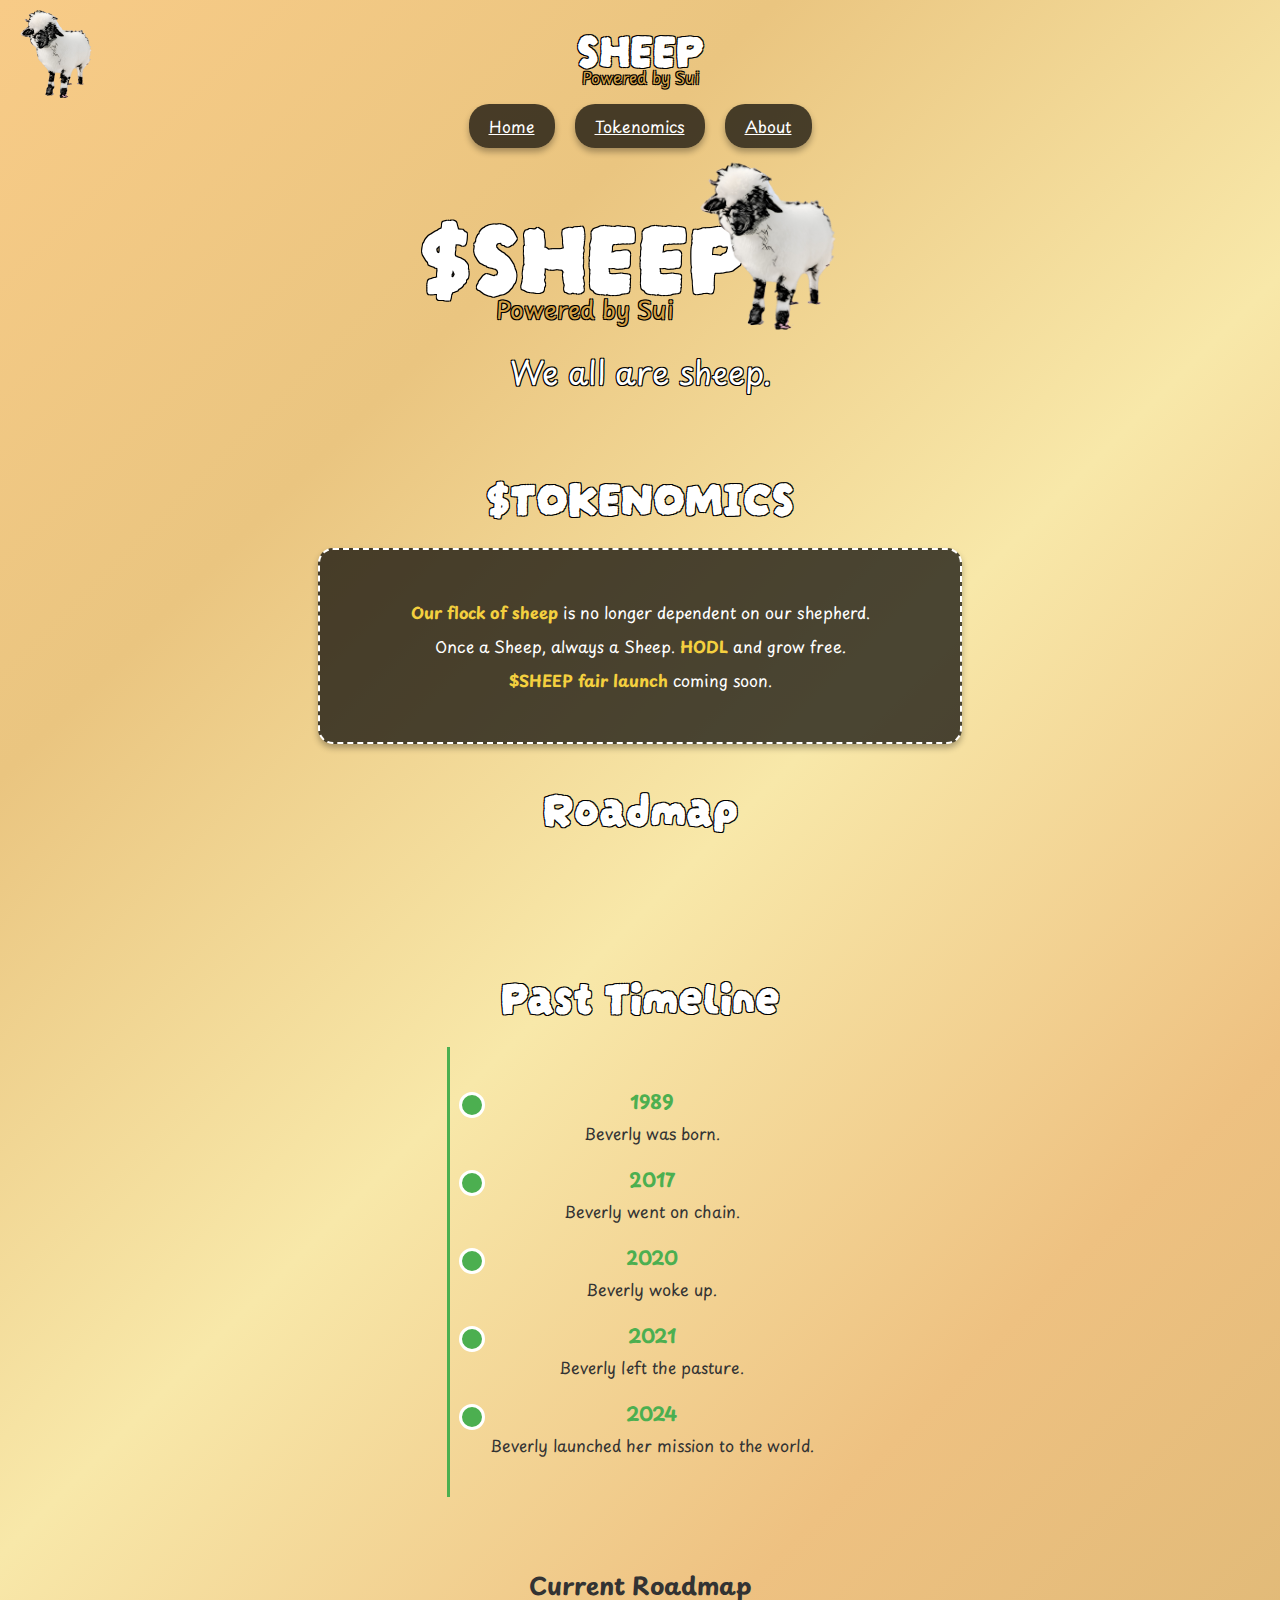
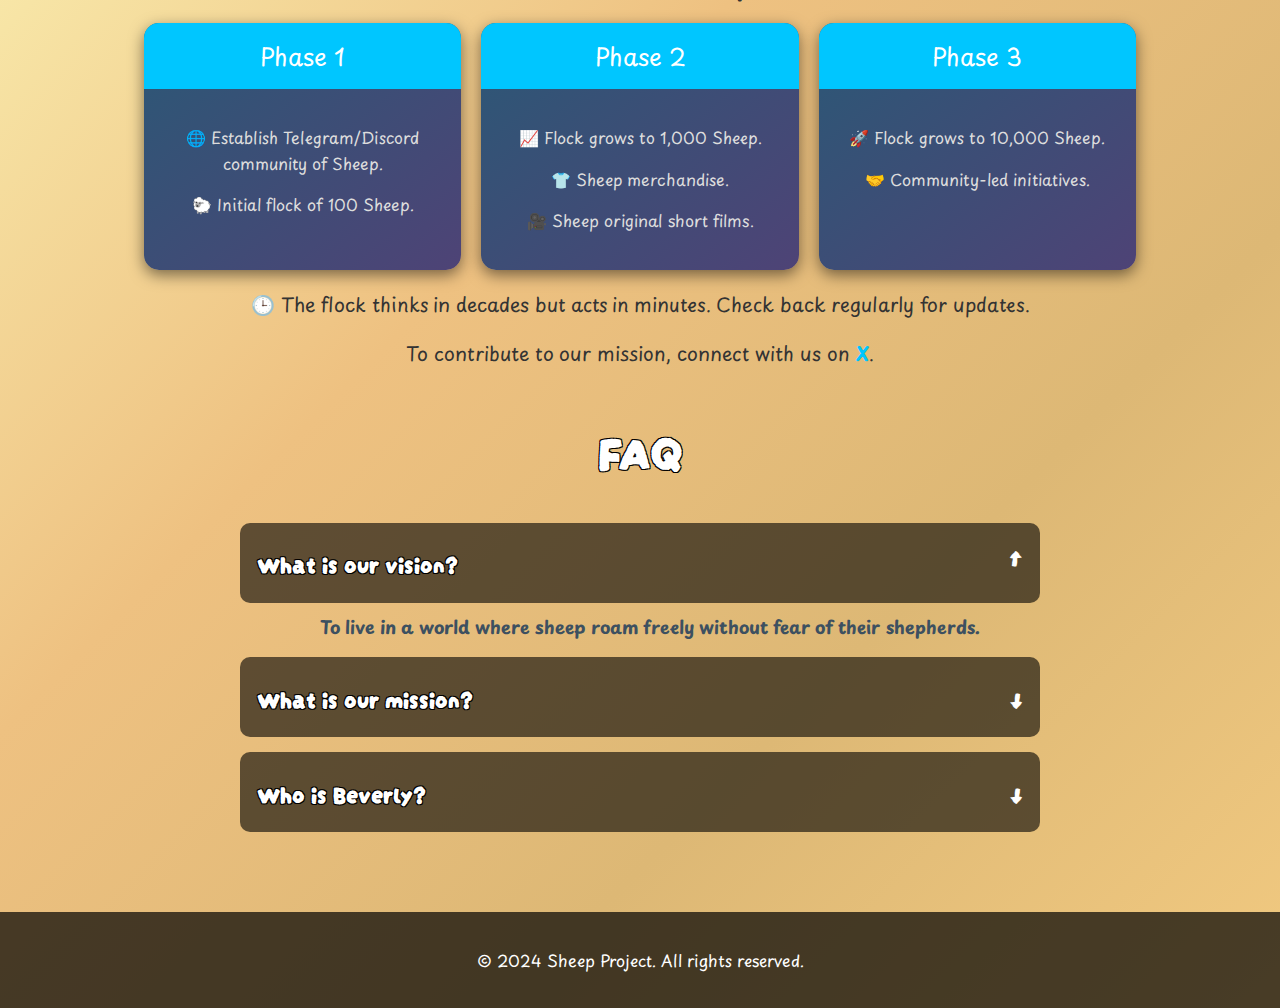
==== index.html @ 23e8eafc "Add files via upload" ====
<!DOCTYPE html>
<html lang="en">
<head>
    <meta charset="UTF-8">
    <meta name="viewport" content="width=device-width, initial-scale=1.0">
    <link rel="icon" href="assets/images/favicon.ico" type="image/x-icon">
    <title>SHEEP</title>
    <link rel="stylesheet" href="assets/css/style.css">
    <header>
        <img src="assets/images/sheep.png" alt="Sheep Logo" class="top-left-logo">
    </header>

    <style>
        @import url('https://fonts.googleapis.com/css2?family=Playpen+Sans:wght@100..800&display=swap');
        @import url('https://fonts.googleapis.com/css2?family=Darumadrop+One&display=swap');
    </style>
</head>
<body>
<div id="home"> <!-- Home Section -->
  <!-- Home content here -->

    <div class="header">
        <h2>SHEEP</h2>
        <p>Powered by Sui</p>
    </div>

<div class="nav">
    <a href="#home" class="nav-item">Home</a>
    <a href="#tokenomics" class="nav-item">Tokenomics</a>
    <a href="about.html" class="nav-item">About</a>
</div>

<div class="section" id="section1">
    <div class="sheep-wrapper">
        <div class="sheep-content">
            <h2>$SHEEP</h2>
            <p>Powered by Sui</p>
        </div>
        <img src="assets/images/sheep.png" alt="Sheep">
    </div>
    <div class="section-content">
        <p>We all are sheep.</p>
    </div>
</div>

<div id="tokenomics">
    <div class="section" id="section2">
        <h2 class="section-heading">$TOKENOMICS</h2>
        <div class="tokenomics">
            <p><strong>Our flock of sheep</strong> is no longer dependent on our shepherd.</p>
            <p>Once a Sheep, always a Sheep. <strong>HODL</strong> and grow free.</p>
            <p><strong>$SHEEP fair launch</strong> coming soon.</p>
        </div>
    </div>
</div>



  <section class="roadmap-section">
    <h1 class="section-heading">Roadmap</h1>

<div class="section" id="roadmap">
    <h3 class="section-heading">Past Timeline</h3>
    <div class="roadmap">
        <div class="timeline">
            <div class="timeline-item">
                <div class="timeline-date">1989</div>
                <div class="timeline-box">Beverly was born.</div>
            </div>
            <div class="timeline-item">
                <div class="timeline-date">2017</div>
                <div class="timeline-box">Beverly went on chain.</div>
            </div>
            <div class="timeline-item">
                <div class="timeline-date">2020</div>
                <div class="timeline-box">Beverly woke up.</div>
            </div>
            <div class="timeline-item">
                <div class="timeline-date">2021</div>
                <div class="timeline-box">Beverly left the pasture.</div>
            </div>
            <div class="timeline-item">
                <div class="timeline-date">2024</div>
                <div class="timeline-box">Beverly launched her mission to the world.</div>
            </div>
        </div>
    </div>
</div>


    <!-- Current Roadmap Section -->
    <div class="roadmap">
      <h2>Current Roadmap</h2>
      <div class="phases">
        <div class="phase">
          <div class="phase-header">Phase 1</div>
          <div class="phase-content">
            <p>🌐 Establish Telegram/Discord community of Sheep.</p>
            <p>🐑 Initial flock of 100 Sheep.</p>
          </div>
        </div>
        <div class="phase">
          <div class="phase-header">Phase 2</div>
          <div class="phase-content">
            <p>📈 Flock grows to 1,000 Sheep.</p>
            <p>👕 Sheep merchandise.</p>
            <p>🎥 Sheep original short films.</p>
          </div>
        </div>
        <div class="phase">
          <div class="phase-header">Phase 3</div>
          <div class="phase-content">
            <p>🚀 Flock grows to 10,000 Sheep.</p>
            <p>🤝 Community-led initiatives.</p>
          </div>
        </div>
      </div>
    </div>

    <!-- Closing Section -->
    <p class="closing">
      🕒 The flock thinks in decades but acts in minutes. Check back regularly for updates.
    </p>
    <p class="connect">
      To contribute to our mission, connect with us on <a href="#" target="_blank">X</a>.
    </p>
  </section>




    <div class="section" id="section3">
    <h2 class="section-heading">FAQ</h2>
        <div class="faq">
            <div class="faq-item">
                <div class="faq-question" onclick="toggleFAQ(0)">
                    <h3>What is our vision?</h3>
                    <span class="arrow">↓</span>
                </div>
                <p class="faq-answer">To live in a world where sheep roam freely without fear of their shepherds.</p>
            </div>

            <div class="faq-item">
                <div class="faq-question" onclick="toggleFAQ(1)">
                    <h3>What is our mission?</h3>
                    <span class="arrow">↓</span>
                </div>
                <p class="faq-answer">To onboard 8 billion sheep to our cause. Only then will we be free.</p>
            </div>

            <div class="faq-item">
                <div class="faq-question" onclick="toggleFAQ(2)">
                    <h3>Who is Beverly?</h3>
                    <span class="arrow">↓</span>
                </div>
                <p class="faq-answer">A deep thinking sheep, grazing one step ahead of the flock, protecting them from shepherds.</p>
            </div>
        </div>
    </div>


    <div class="footer">
        <p>© 2024 Sheep Project. All rights reserved.</p>
    </div>

<script src="assets/js/script.js"></script>
</body>
</html>
---- assets/css/style.css ----
body {
    margin: 0;
    font-family: 'Playpen Sans', Arial, sans-serif;
    background: linear-gradient(135deg, 
        #f8cb87 0%, 
        #eac580 10%, 
        #f8e8a9 20%, 
        #eec181 30%, 
        #ddb875 40%, 
        #f1c980 50%, 
        #fad586 60%, 
        #dab777 70%, 
        #eec57f 80%, 
        #f1c282 90%);
    background-size: 200% 200%;
    animation: gradientShift 4s ease infinite;
    color: #333;
    overflow-x: hidden; /* Prevent horizontal scroll */
}

/* Keyframe animation for smooth gradient transition */
@keyframes gradientShift {
    0% { background-position: 0% 50%; }
    50% { background-position: 100% 50%; }
    100% { background-position: 0% 50%; }
}

html {
    scroll-behavior: smooth;
}

.header {
    text-align: center;
    padding: 10px 10px; /* Reduce top and bottom padding */
    display: flex;
    flex-direction: column;
    justify-content: center;
    align-items: center;
}

.header h2 {
    font-family: 'Darumadrop One', cursive;
    font-size: 3rem;
    color: white;
    text-shadow: -1px -1px 0 black, 1px -1px 0 black, -1px 1px 0 black, 1px 1px 0 black;
    margin: 0; /* Remove any default margin */
}

.header p {
    font-size: 1rem;
    color: #d4a144;
    text-shadow: -1px -1px 0 black, 1px -1px 0 black, -1px 1px 0 black, 1px 1px 0 black;
    margin: -15px 0; /* Decrease the margin between heading and paragraph */
    font-family: 'Playpen Sans', Arial, sans-serif;
}


.nav {
    display: flex;
    justify-content: center;
    gap: 20px;
    margin-top: 20px;
}

.nav-item {
    font-size: 1rem;
    color: #fff;
    background-color: rgba(0, 0, 0, 0.7);
    padding: 10px 20px;
    border-radius: 20px;
    box-shadow: 0px 4px 6px rgba(0, 0, 0, 0.3);
    text-align: center;
    cursor: pointer;
}

.section {
    text-align: center;
    padding: 5px 0px;
}

.sheep-wrapper {
    display: flex;
    align-items: center;
    justify-content: center;
    gap: 20px; /* Adds space between text and image */
    text-align: center;
}

.sheep-content {
    display: flex;
    flex-direction: column;
    justify-content: center;
    align-items: center;
}

.sheep-wrapper img {
    max-width: 190px;
    height: auto;
    transform: translateX(var(--sheep-offset, -50px)); /* Adjustable position */
    transition: transform 0.3s ease; /* Smooth movement */
}

.sheep-wrapper h2 {
    font-family: 'Darumadrop One', cursive;
    font-size: 6.5rem;
    color: white;
    text-shadow: -1px -1px 0 black, 1px -1px 0 black, -1px 1px 0 black, 1px 1px 0 black;
    transform: translateX(var(--sheep-offset, 50px)); /* Adjustable position */
    margin: 0;
}

.sheep-wrapper p {
    font-size: 1.5rem;
    color: #d4a144;
    text-shadow: -1px -1px 0 black, 1px -1px 0 black, -1px 1px 0 black, 1px 1px 0 black;
    margin: -30px 0px 0px 100px;
}


.section-content p {
    text-align: center;
    font-size: 2rem;
    color: #ffffff;
    text-shadow: -1px -1px 0 black, 1px -1px 0 black, -1px 1px 0 black, 1px 1px 0 black;
    margin-top: 5px; /* Decrease the margin between heading and paragraph */
    font-family: 'Playpen Sans', Arial, sans-serif;
}


.tokenomics {
    text-align: center;
    max-width: 600px;
    margin: 0 auto;
    padding: 40px 20px;
    border-radius: 15px;
    background: rgba(0, 0, 0, 0.7);
    color: white;
    box-shadow: 0 4px 6px rgba(0, 0, 0, 0.3);
    border: 2px dashed #fff; /* Decorative border */
}

.tokenomics h2 {
    font-family: 'Darumadrop One', cursive;
    font-size: 2rem;
    margin-bottom: 1rem;
    text-align: center;
}

.tokenomics p {
    margin: 10px 0;
    font-size: 1rem;
    text-align: center;
}

.tokenomics strong {
    color: #f4d03f;
}

.faq {
    padding: 20px;
    max-width: 800px;
    margin: 0 auto;
}

.faq-item {
    margin-bottom: 15px;
}

.faq-question {
    cursor: pointer;
    display: flex;
    justify-content: space-between;
    align-items: center;
    padding: 15px;
    background: rgba(0, 0, 0, 0.6);
    border-radius: 10px;
    color: white;
    font-family: 'Darumadrop One', cursive;
    font-size: 2.5rem;
    margin-bottom: 10px;
    transition: background 0.3s ease;
    border: 2px solid transparent;
}

.faq-question:hover {
    background: rgba(0, 0, 0, 0.8);
    border-color: #d4a144; /* Highlight border */
}

.faq-answer {
    display: none;
    margin-top: 10px;
    padding-left: 20px;
    font-size: 1.1rem;
    font-family: 'Playpen Sans', Arial, sans-serif;
    font-weight: bold; /* Set font to bold */
    color: #3D5060; /* Set the color */
    opacity: 0;
    transition: opacity 0.5s ease-out;
}

.arrow {
    font-size: 2rem;
    transition: transform 0.3s ease;
}

.arrow.open {
    transform: rotate(180deg);
}

.faq-answer.open {
    display: block;
    opacity: 1;
}

.faq-question h3 {
    font-family: 'Darumadrop One', cursive;
    font-size: 1.5rem;
    color: white;
    text-shadow: -1px -1px 0 black, 1px -1px 0 black, -1px 1px 0 black, 1px 1px 0 black;
    margin: 0;
}

.footer {
    text-align: center;
    padding: 20px;
    background-color: rgba(0, 0, 0, 0.7);
    color: #fff;
    font-size: 1rem;
    margin-top: 40px;
}

/* Mobile Optimizations */
@media (max-width: 768px) {
    .header h2 {
        font-size: 3rem;
    }

    .header p {
        font-size: 1.8rem;
    }

    .section-content p {
        font-size: 1.8rem;
    }

    .tokenomics {
        padding: 20px 15px;
        font-size: 1rem;
    }

    .sheep-wrapper {
        flex-direction: row; /* Ensures the layout stays horizontal */
        gap: 15px; /* Reduces space between text and image */
    }
}

/* Mobile-Specific Updates */
@media (max-width: 480px) {
    .sheep-wrapper {
        flex-direction: column; /* Stack content vertically */
        justify-content: center; /* Center align vertically */
        align-items: center; /* Center align horizontally */
        gap: 10px; /* Adjust spacing between elements */
    }

    .sheep-wrapper img, 
    .sheep-wrapper p { 
        display: none; /* Hide sheep.png and "Powered by SUI" */
    }

    .sheep-wrapper h2 {
        font-size: 5rem; /* Adjust size for $SHEEP */
        margin: 0; /* Remove additional margin */
        text-align: center; /* Center-align */
        transform: translateX(var(--sheep-offset, -10px)); /* Adjustable position */
        
    }

    /* Reduce spacing between sections */
    .tokenomics {
        margin-top: 10px; /* Decrease gap above tokenomics */
        margin-bottom: 10px; /* Decrease gap below tokenomics */
    }

    .section {
        padding: 0px 0px; /* Adjust padding for sections */
    }
}


@media (max-width: 480px) {
    .header h2 {
        font-size: 3.5rem;
    }

    .header p {
        font-size: 1rem;
    }

    .section-content p {
        font-size: 2rem;
        margin-top: -15px;
    }

    .tokenomics h2 {
        font-size: 2rem;
    }

    .tokenomics p {
        margin: 10px;
        font-size: 1.2rem;
    }


.nav {
    display: flex;
    justify-content: center;
    gap: 20px;
    margin-top: 20px;
}

.nav-item {
    font-size: 1rem;
    color: #fff;
    background-color: rgba(0, 0, 0, 0.7);
    padding: 10px 20px;
    border-radius: 20px;
    box-shadow: 0px 4px 6px rgba(0, 0, 0, 0.3);
    text-align: center;
    cursor: pointer;
    text-decoration: none;  /* Removes underline */
    transition: background-color 0.3s ease;
}

.nav-item:hover {
    background-color: rgba(0, 0, 0, 0.9);
}

}

/* Section Heading */
.section-heading {
    font-family: 'Darumadrop One', cursive;
    font-size: 3rem;
    color: white;
    text-align: center;
    margin-bottom: 20px;
    text-shadow: -1px -1px 0 black, 1px -1px 0 black, -1px 1px 0 black, 1px 1px 0 black;
}

/* Tokenomics Container */
.tokenomics {
    text-align: center;
    max-width: 600px;
    margin: 0 auto;
    padding: 40px 20px;
    border-radius: 15px;
    background: rgba(0, 0, 0, 0.7);
    color: white;
    box-shadow: 0 4px 6px rgba(0, 0, 0, 0.3);
    font-family: 'Playpen Sans', Arial, sans-serif;
}

/* Input Box */
.input-wrapper {
    display: flex;
    justify-content: center;
    align-items: center;
    margin: 20px 0;
}

/* Input Box Styling with Underline */
.input-box {
    display: flex;
    align-items: center;
    gap: 10px;
    padding: 10px 15px;
    background: rgba(255, 255, 255, 0.1);
    border-radius: 10px;
    font-size: 1.2rem;
    color: white;
    position: relative;
}

/* Input Text Field */
input[type="text"] {
    border: none;
    outline: none;
    background: transparent;
    color: white;
    font-family: 'Darumadrop One', cursive; /* Match font for $SHEEP */
    font-size: 1.2rem;
    text-align: center;
    width: 150px; /* Adjust width for visible underline */
    border-bottom: 2px solid white; /* Adds underline */
    padding: 5px 0;
}

input[type="text"]::placeholder {
    color: white; /* Ensures placeholder text is visible */
    opacity: 0.5;
}

/* Adjustments for Span Text */
.input-box span {
    font-family: 'Darumadrop One', cursive;
    color: white;
    font-size: 1.2rem;
    text-transform: uppercase;
}

.value-output {
    font-family: 'Darumadrop One', cursive;
    font-size: 5rem; /* Large font size */
    color: #0df288; /* Green highlight */
    text-stroke: 2px black;
    margin: 20px 0;
    text-align: center;
    display: inline-block;
    line-height: 1;
    max-width: 100%; /* Ensure the value doesn't overflow the screen */
    word-wrap: break-word; /* Allows long values to wrap to next line */
    white-space: normal; /* Allow the text to wrap in multiple lines */
    overflow-wrap: break-word; /* Ensures long strings of text (like numbers) break and wrap */
}

@media (max-width: 768px) {
    .value-output {
        max-width: 100%; /* Ensures the element stays within the screen width */
    }
}

@media (max-width: 480px) {
    .value-output {
        max-width: 100%; /* Prevents overflow */
        white-space: normal; /* Allow text to wrap */
    }
}

/* Centering for "Value in Dollars" Section */
.tokenomics h3, .tokenomics .value-output {
    text-align: center;
    display: block;
}
body .value-output {
    font-size: 5rem;
    /* Other styles */
}


/* Additional Info Styling */
.info {
    font-size: 1rem;
    color: #bbb;
    margin-top: 20px;
    line-height: 1.4;
}

/* Additional styles for the About page */
#about-section {
    max-width: 1000px;
    margin: 40px auto;
    padding: 30px;
    background: rgba(0, 0, 0, 0.7);
    color: #fff;
    border-radius: 15px;
    border: 2px dashed #fff; /* Decorative border */
    box-shadow: 0 4px 10px rgba(0, 0, 0, 0.6);
    line-height: 1.7;
}

.about-heading {
    font-family: 'Darumadrop One', cursive;
    font-size: 3rem;
    color: #fff;
    text-align: center;
    margin-bottom: 25px;
    text-shadow: -1px -1px 0 black, 1px -1px 0 black, -1px 1px 0 black, 1px 1px 0 black;
}

.about-content {
    font-family: 'Playpen Sans', Arial, sans-serif;
    font-size: 1.15rem;
    line-height: 1.8;
    color: #f7f7f7;
    text-align: justify;
}

.about-body {
    margin-top: 25px;
}

.body-text {
    margin-bottom: 20px;
    color: #f7f7f7;
    font-size: 1.2rem;
    line-height: 1.7;
    text-align: justify;
}

.intro-text {
    font-family: 'Playpen Sans', Arial, sans-serif;
    font-size: 1.4rem;
    color: #d4a144;
    font-weight: bold;
    margin-bottom: 25px;
    text-align: center;
    line-height: 1.6;
}

/* Adding some subtle animations */
@keyframes fadeIn {
    0% { opacity: 0; }
    100% { opacity: 1; }
}

.about-content p {
    animation: fadeIn 1s ease-in-out;
}

.footer {
    text-align: center;
    padding: 20px;
    background-color: rgba(0, 0, 0, 0.7);
    color: #fff;
    font-size: 1rem;
    margin-top: 40px;
    position: relative;
}

/* Mobile Optimization */
@media (max-width: 768px) {
    #about-section {
        padding: 30px 15px;
        font-size: 1rem;
    }

    #about-section .about-heading {
        font-size: 2rem;
    }

    #about-section .about-content {
        font-size: 1rem;
    }
}

@media (max-width: 480px) {
    #about-section {
        padding: 20px 10px;
    }

    #about-section .about-heading {
        font-size: 1.8rem;
    }

    #about-section .about-content {
        font-size: 1.1rem;
    }
}

/* CSS for Top-Left Sheep Logo */
.top-left-logo {
    position: absolute;
    top: 5px; /* Adjust the spacing from the top */
    left: 5px; /* Adjust the spacing from the left */
    width: 100px; /* Set a consistent size for the logo */
    height: auto; /* Maintain aspect ratio */
    z-index: 1000; /* Ensure it appears above other elements */
}

/* Mobile Optimization */
@media (max-width: 768px) {
    .top-left-logo {
        top: 15px; /* Reduce spacing for smaller screens */
        left: 5px; /* Reduce spacing */
        width: 800px; /* Adjust the size for tablets and smaller devices */
    }
}

@media (max-width: 480px) {
    .top-left-logo {
        top: 25px; /* Further reduce spacing for very small devices */
        left: 5px;
        width: 80px; /* Smaller*/

     }
}






  h1, h2 {
    text-align: center;
    margin: 20px 0;
  }
  
  .title {
    font-size: 3.5rem;
    color: #00c6ff;
    text-shadow: 0 4px 8px rgba(0, 198, 255, 0.5);
    margin-bottom: 40px;
  }
  
  /* Timeline Styles */
  .timeline {
    margin: 50px auto;
    padding: 20px;
    max-width: 1200px;
  }
  
  .timeline-wrapper {
    position: relative;
    display: flex;
    flex-direction: column;
    align-items: center;
    padding: 20px 0;
  }
  
  .timeline-wrapper::before {
    content: '';
    position: absolute;
    top: 0;
    bottom: 0;
    left: 50%;
    width: 4px;
    background: linear-gradient(to bottom, #007bff, #00c6ff);
    transform: translateX(-50%);
    z-index: 1;
  }
  
  .timeline-event {
    position: relative;
    display: flex;
    justify-content: flex-end;
    align-items: center;
    margin: 30px 0;
    width: 90%;
  }
  
  .timeline-event:nth-child(odd) {
    justify-content: flex-start;
  }
  
  .timeline-content {
    background: #1e2a38;
    padding: 15px 25px;
    border-radius: 10px;
    box-shadow: 0 5px 15px rgba(0, 0, 0, 0.3);
    color: #ddd;
    max-width: 400px;
    z-index: 2;
    text-align: center;
    font-size: 1rem;
    line-height: 1.5;
    transition: transform 0.3s, box-shadow 0.3s;
  }
  
  .timeline-content h3 {
    margin: 0 0 10px;
    font-size: 1.5rem;
    color: #00c6ff;
  }
  
  .timeline-content:hover {
    transform: scale(1.05);
    box-shadow: 0 10px 25px rgba(0, 198, 255, 0.5);
  }
  
  .timeline-dot {
    position: absolute;
    top: 50%;
    left: 50%;
    width: 20px;
    height: 20px;
    background: radial-gradient(circle, #007bff, #00c6ff);
    border-radius: 50%;
    z-index: 3;
    transform: translate(-50%, -50%);
    box-shadow: 0 0 10px rgba(0, 198, 255, 0.5);
  }
  
  /* Responsive Design */
  @media (max-width: 768px) {
    .timeline-wrapper::before {
      left: 20px;
    }
  
    .timeline-event {
      justify-content: flex-start;
      padding-left: 40px;
    }
  
    .timeline-content {
      margin-left: 50px;
      max-width: 80%;
    }
  
    .timeline-dot {
      left: 20px;
    }
  }
  Key Features in the Desi
  
  /* Current Roadmap */
  .roadmap {
    padding: 50px 20px;
    background: #1e2a38;
    border-radius: 15px;
    margin: 50px auto;
    width: 90%;
    box-shadow: 0 10px 30px rgba(0, 0, 0, 0.5);
  }
  
  .phases {
    display: flex;
    flex-wrap: wrap;
    gap: 20px;
    justify-content: center;
  }
  
  .phase {
    flex: 1;
    min-width: 250px;
    max-width: 30%;
    background: linear-gradient(to bottom right, #2b5876, #4e4376);
    border-radius: 15px;
    box-shadow: 0 5px 15px rgba(0, 0, 0, 0.5);
    text-align: center;
    transition: transform 0.3s, box-shadow 0.3s;
  }
  
  .phase:hover {
    transform: translateY(-10px);
    box-shadow: 0 15px 50px rgba(0, 0, 0, 0.7);
  }
  
  .phase-header {
    background: #00c6ff;
    color: white;
    font-size: 1.5rem;
    padding: 15px;
    border-top-left-radius: 15px;
    border-top-right-radius: 15px;
  }
  
  .phase-content {
    padding: 20px;
    font-size: 1rem;
    color: #ddd;
    line-height: 1.6;
  }
  
  /* Closing Section */
  .closing, .connect {
    text-align: center;
    font-size: 1.2rem;
    margin: 20px 0;
  }
  
  .connect a {
    color: #00c6ff;
    text-decoration: none;
    font-weight: bold;
  }
  
  .connect a:hover {
    text-decoration: underline;
  }
  


/* Roadmap Section Styles */
#roadmap {
    padding: 50px 20px;
    text-align: center;
}


.roadmap {
    display: flex;
    justify-content: center;
    align-items: center;
    flex-direction: column;
}

.timeline {
    position: relative;
    margin: 0 auto;
    max-width: 600px;
    padding: 20px;
    border-left: 3px solid #4caf50;
}

.timeline-item {
    margin: 20px 0;
    padding-left: 20px;
    position: relative;
}

.timeline-item::before {
    content: '';
    position: absolute;
    left: -11px;
    top: 5px;
    width: 20px;
    height: 20px;
    background: #4caf50;
    border-radius: 50%;
    border: 3px solid #fff;
}

.timeline-date {
    font-weight: bold;
    color: #4caf50;
    font-size: 1.2rem;
    margin-bottom: 5px;
}

.timeline-content {
    font-family: 'Playpen Sans', sans-serif;
    font-size: 1rem;
    color: #555;
}
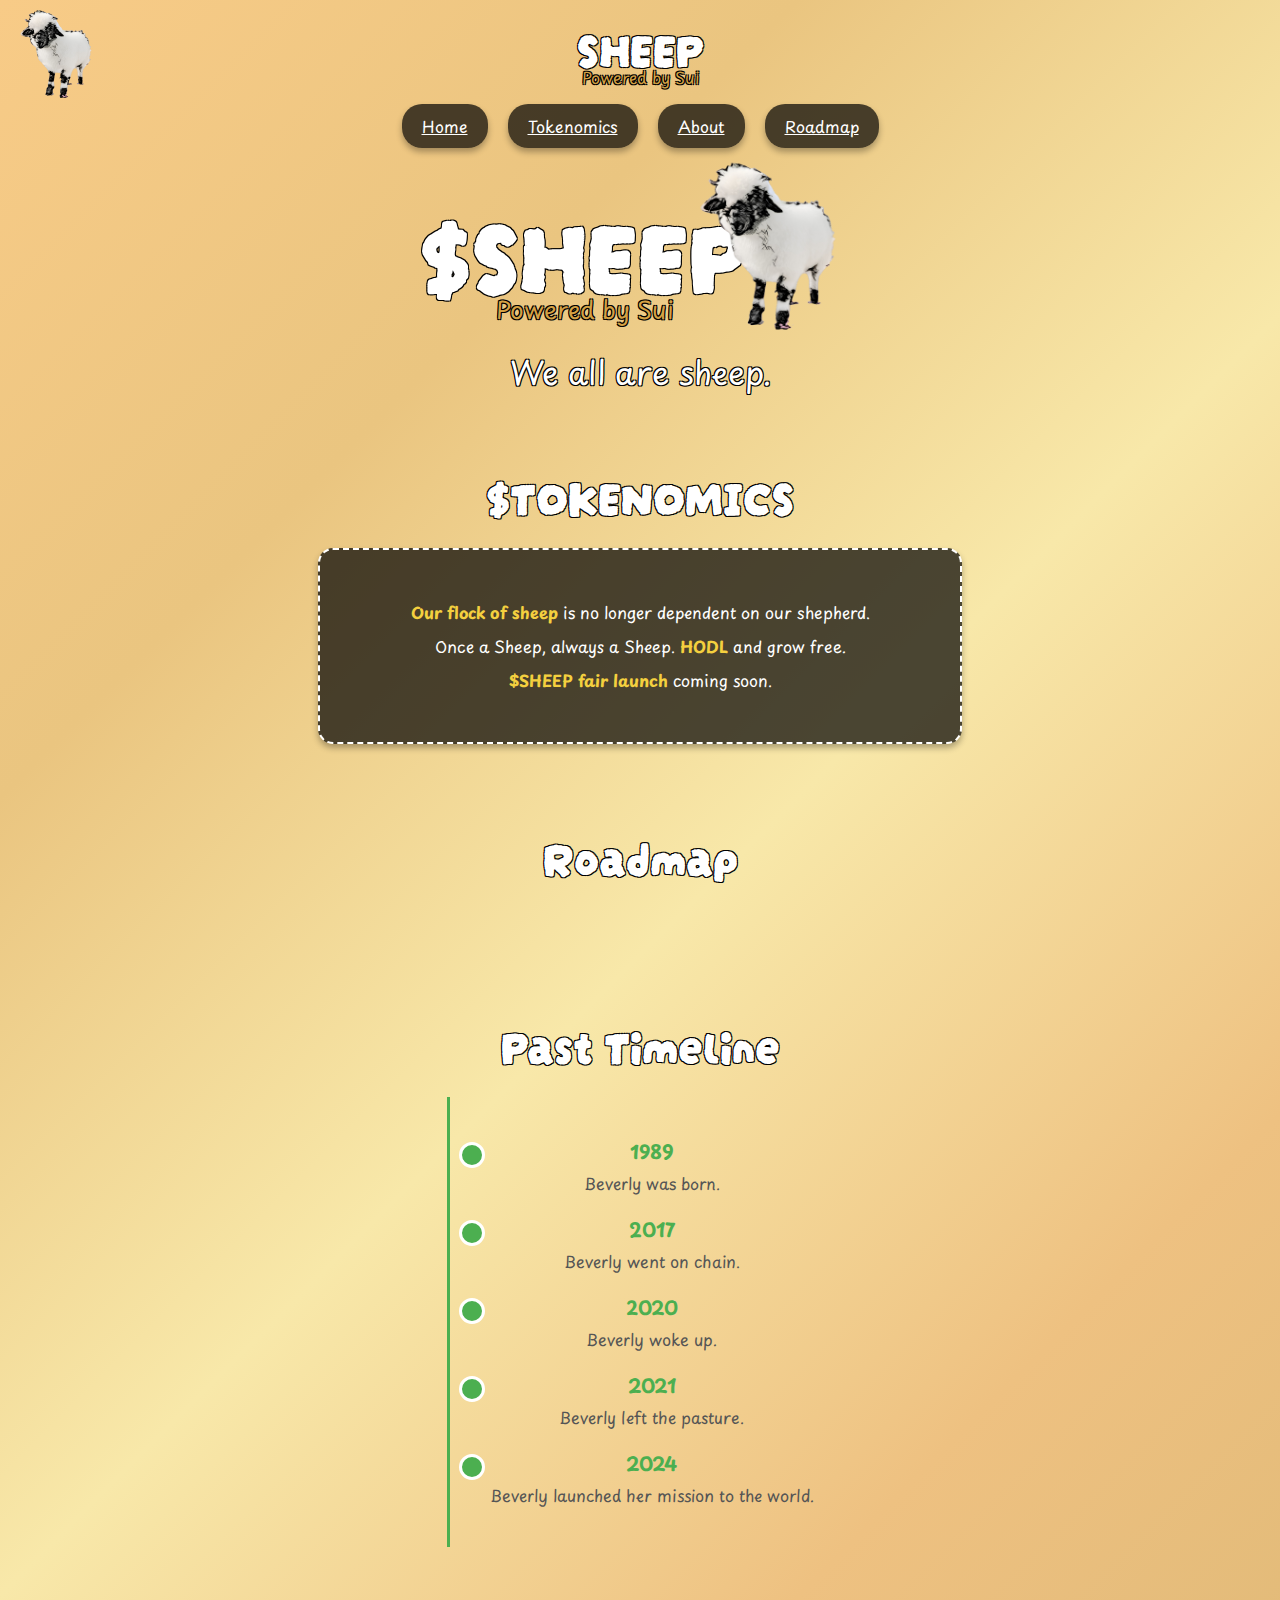
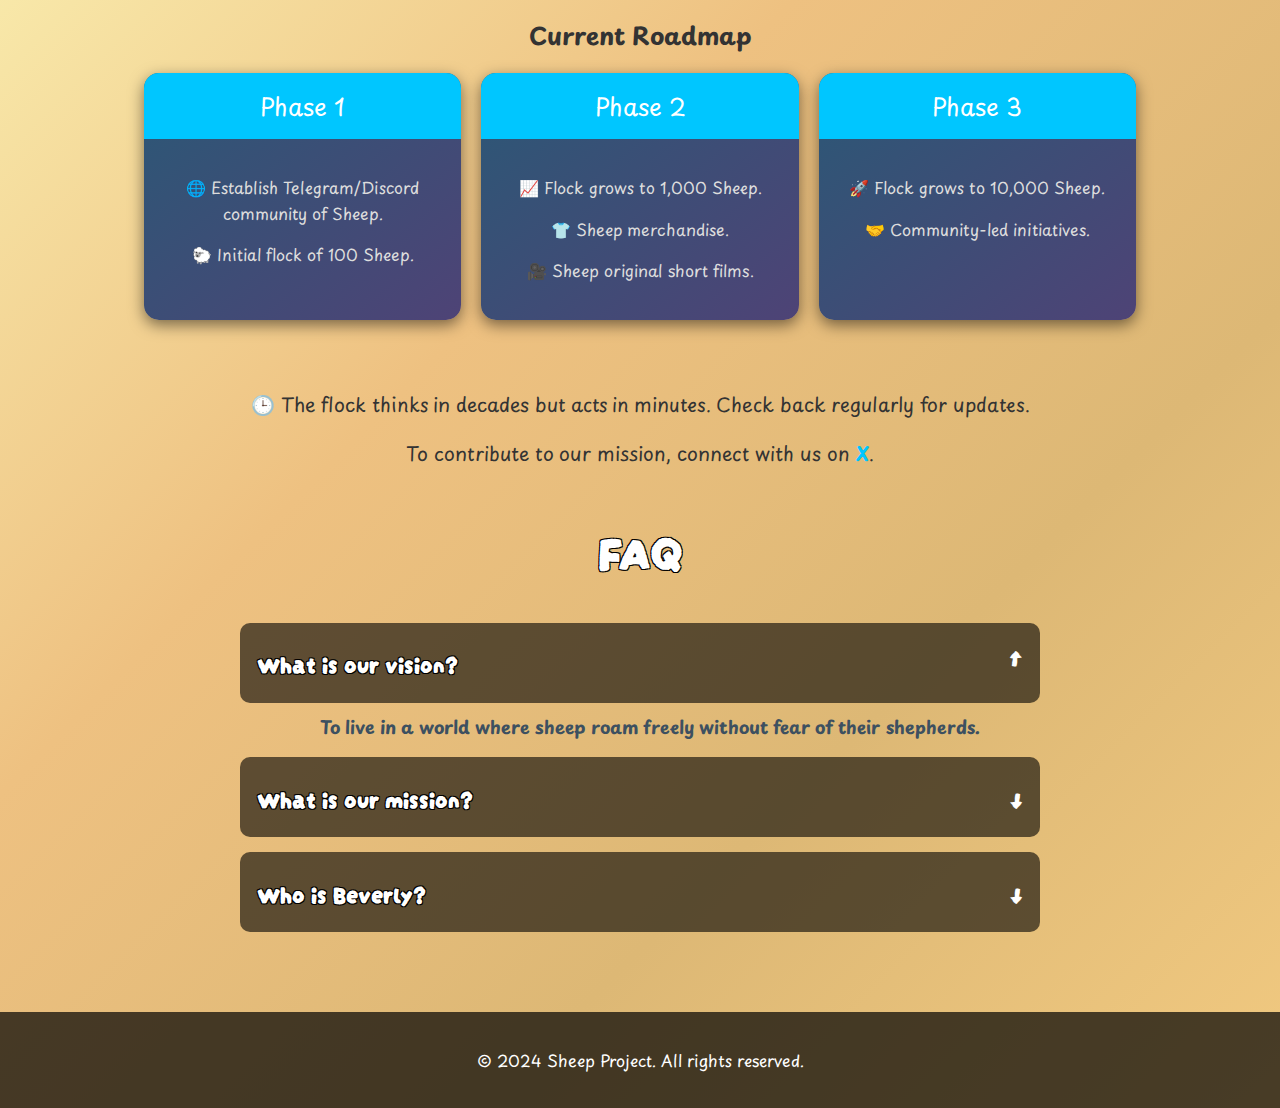
==== commit 125663d9: "Add files via upload" ====
--- a/index.html
+++ b/index.html
@@ -28,6 +28,7 @@
     <a href="#home" class="nav-item">Home</a>
     <a href="#tokenomics" class="nav-item">Tokenomics</a>
     <a href="about.html" class="nav-item">About</a>
+    <a href="#roadmap" class="nav-item">Roadmap</a>
 </div>
 
 <div class="section" id="section1">
@@ -55,7 +56,7 @@
 </div>
 
 
-
+<div id="roadmap"> <!-- Roadmap Section -->
   <section class="roadmap-section">
     <h1 class="section-heading">Roadmap</h1>
 
@@ -116,7 +117,7 @@
         </div>
       </div>
     </div>
-
+    </div>
     <!-- Closing Section -->
     <p class="closing">
       🕒 The flock thinks in decades but acts in minutes. Check back regularly for updates.
--- a/assets/css/style.css
+++ b/assets/css/style.css
@@ -819,7 +819,7 @@
     margin-bottom: 5px;
 }
 
-.timeline-content {
+.timeline-box {
     font-family: 'Playpen Sans', sans-serif;
     font-size: 1rem;
     color: #555;
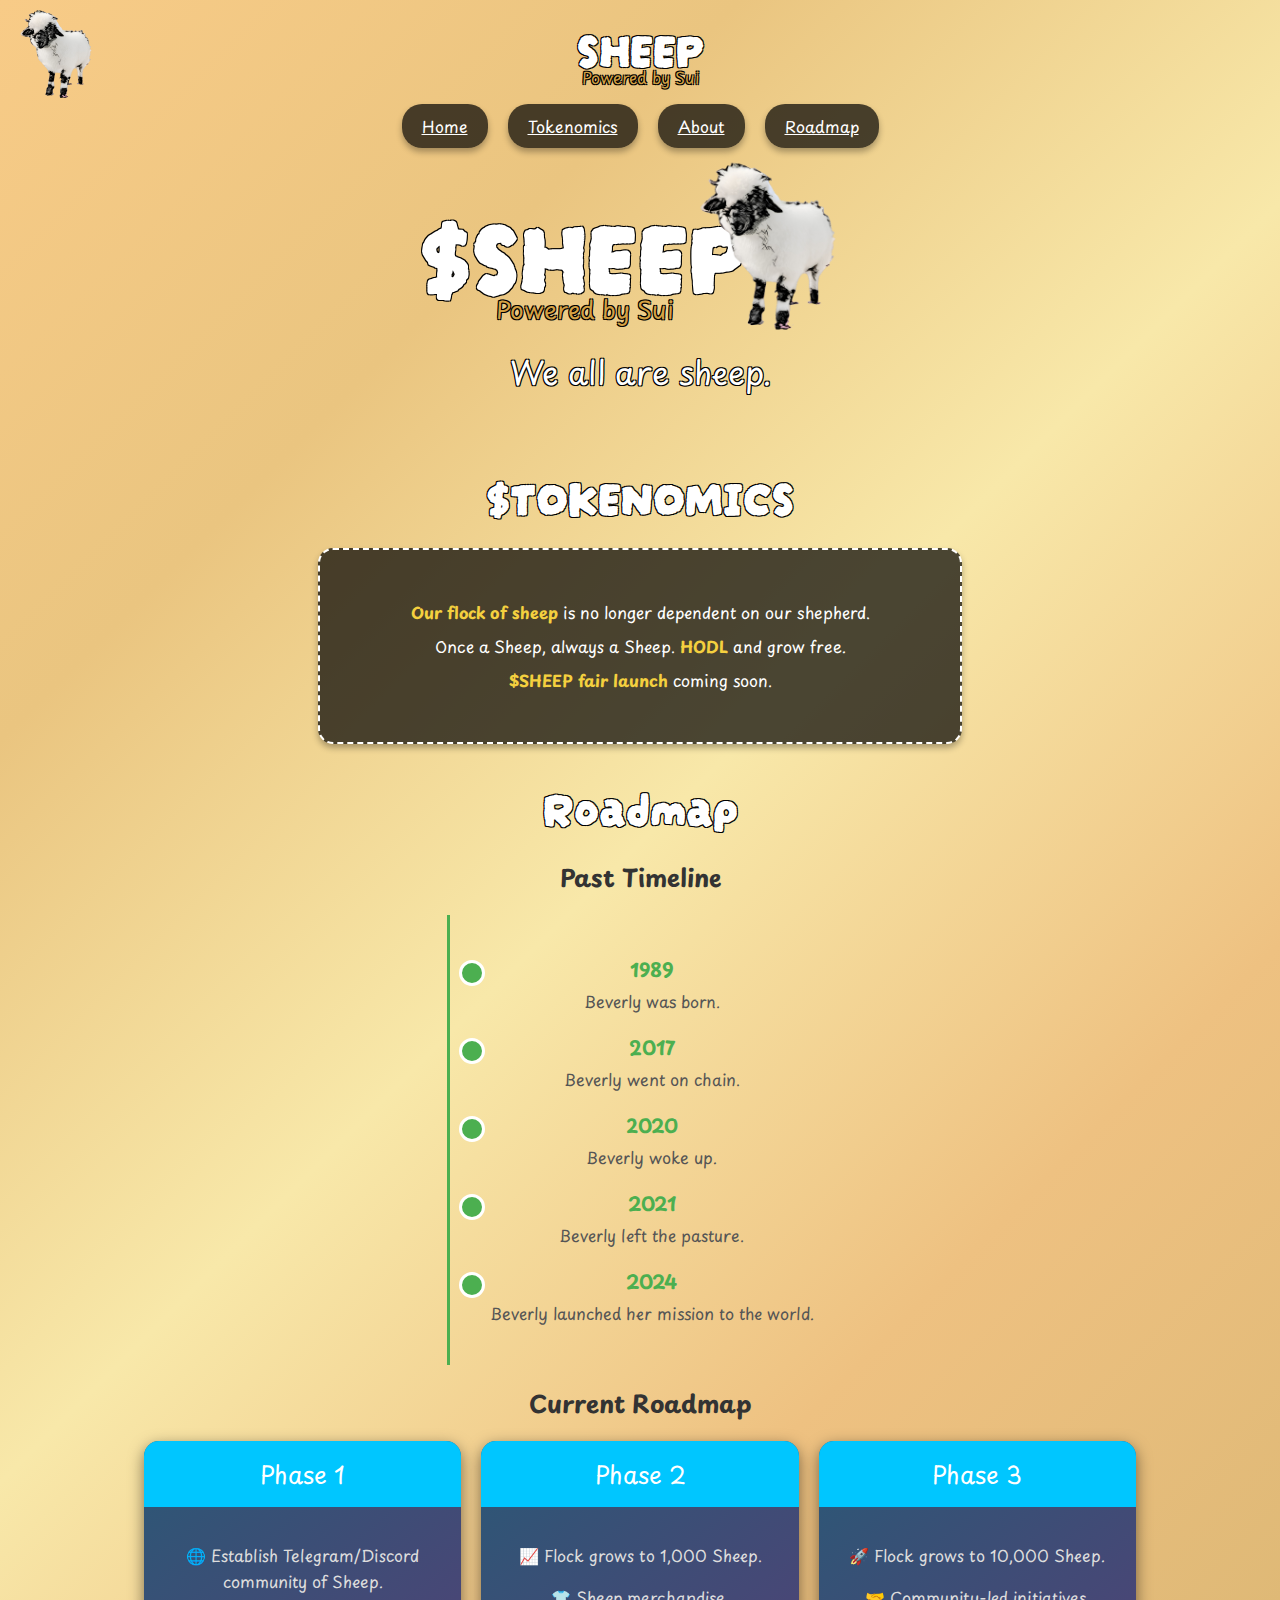
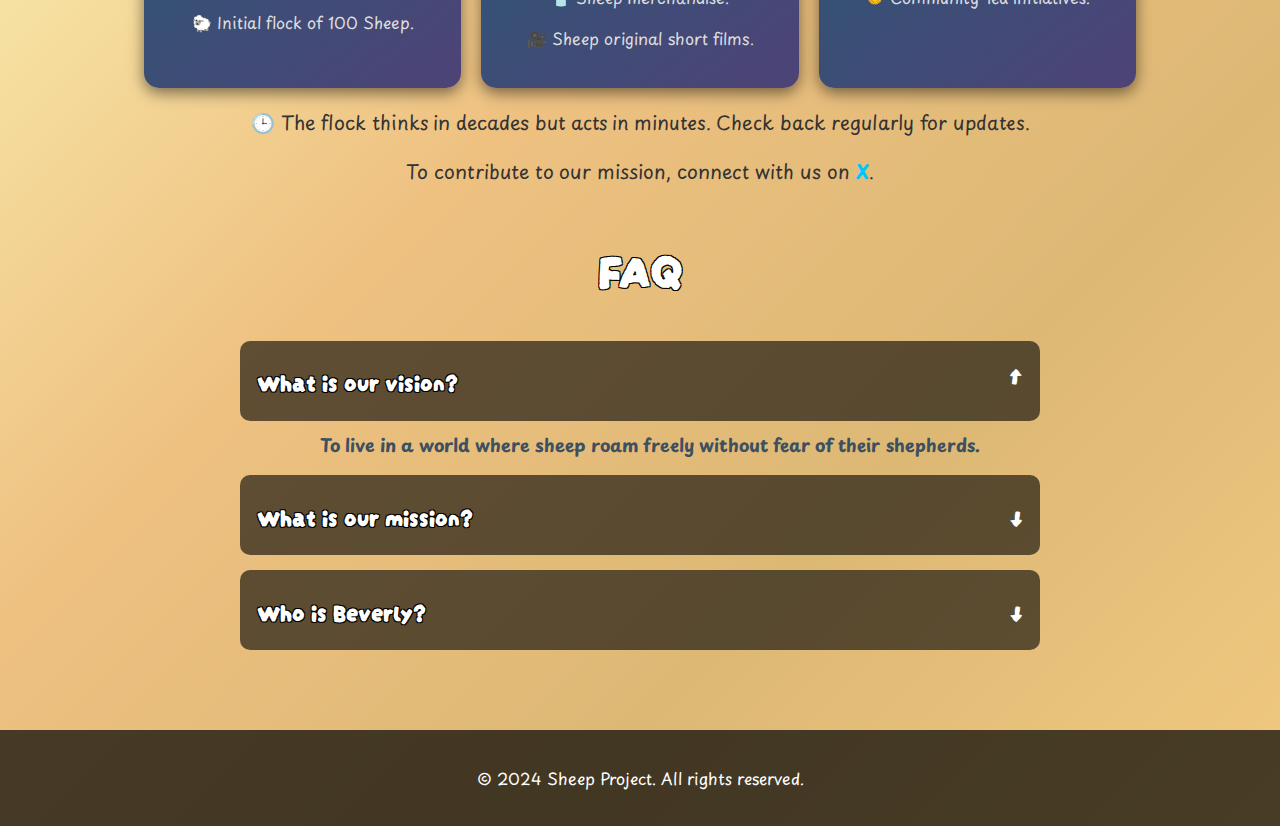
==== commit 9514c4b1: "Add files via upload" ====
--- a/index.html
+++ b/index.html
@@ -61,7 +61,7 @@
     <h1 class="section-heading">Roadmap</h1>
 
 <div class="section" id="roadmap">
-    <h3 class="section-heading">Past Timeline</h3>
+    <h2>Past Timeline</h2>
     <div class="roadmap">
         <div class="timeline">
             <div class="timeline-item">
--- a/assets/css/style.css
+++ b/assets/css/style.css
@@ -55,11 +55,15 @@
 }
 
 
+/* Existing styles remain unchanged */
+
+/* Navigation styling */
 .nav {
     display: flex;
     justify-content: center;
     gap: 20px;
     margin-top: 20px;
+    flex-wrap: wrap;  /* Allow the items to wrap */
 }
 
 .nav-item {
@@ -71,6 +75,21 @@
     box-shadow: 0px 4px 6px rgba(0, 0, 0, 0.3);
     text-align: center;
     cursor: pointer;
+}
+
+/* Mobile responsiveness: move 'roadmap' to a new line under other nav items */
+@media (max-width: 768px) {
+    .nav {
+        flex-direction: row;
+        justify-content: center;
+    }
+
+    /* Move 'Roadmap' to a new line */
+    .nav-item:nth-child(4) {
+
+        text-align: center;     /* Center it */
+        margin-top: -5px;       /* Add some space above it */
+    }
 }
 
 .section {
@@ -774,7 +793,7 @@
 
 /* Roadmap Section Styles */
 #roadmap {
-    padding: 50px 20px;
+    padding: 0px 20px;
     text-align: center;
 }
 
@@ -831,4 +850,3 @@
 
 
 
-
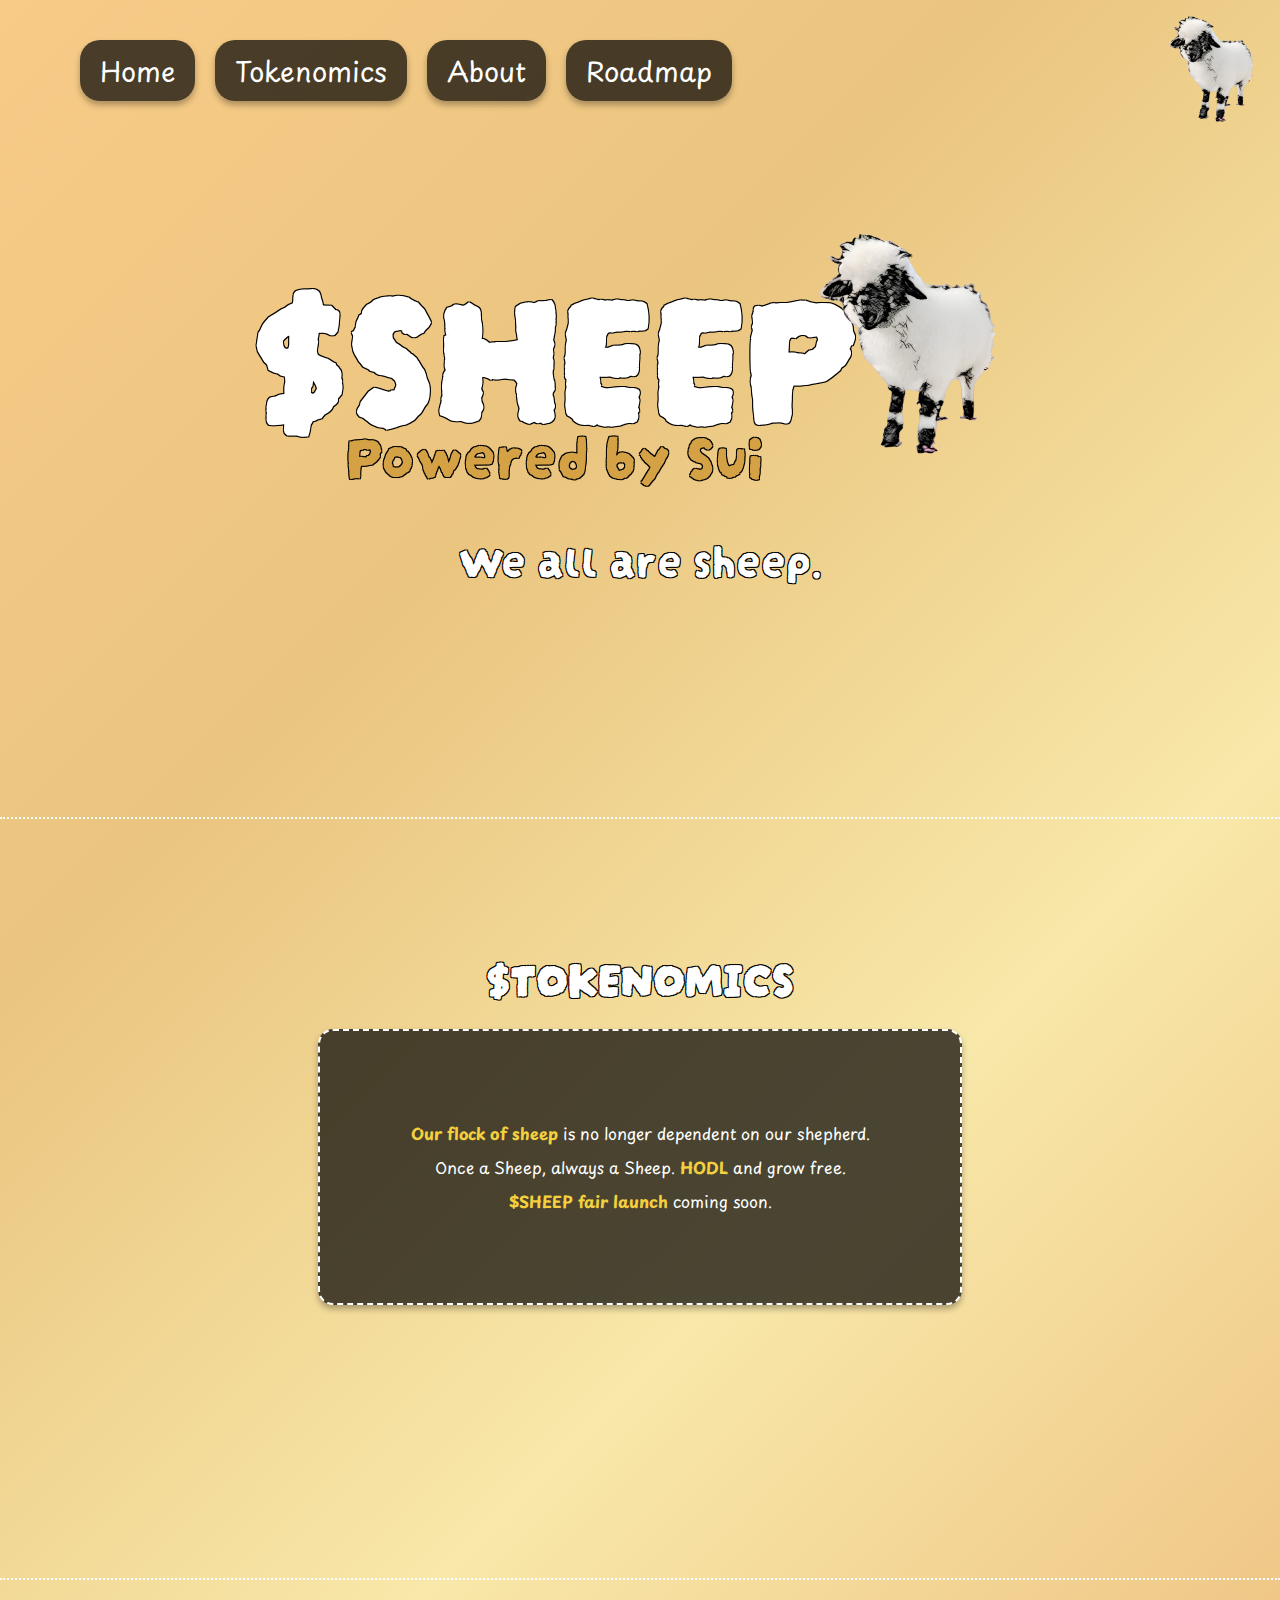
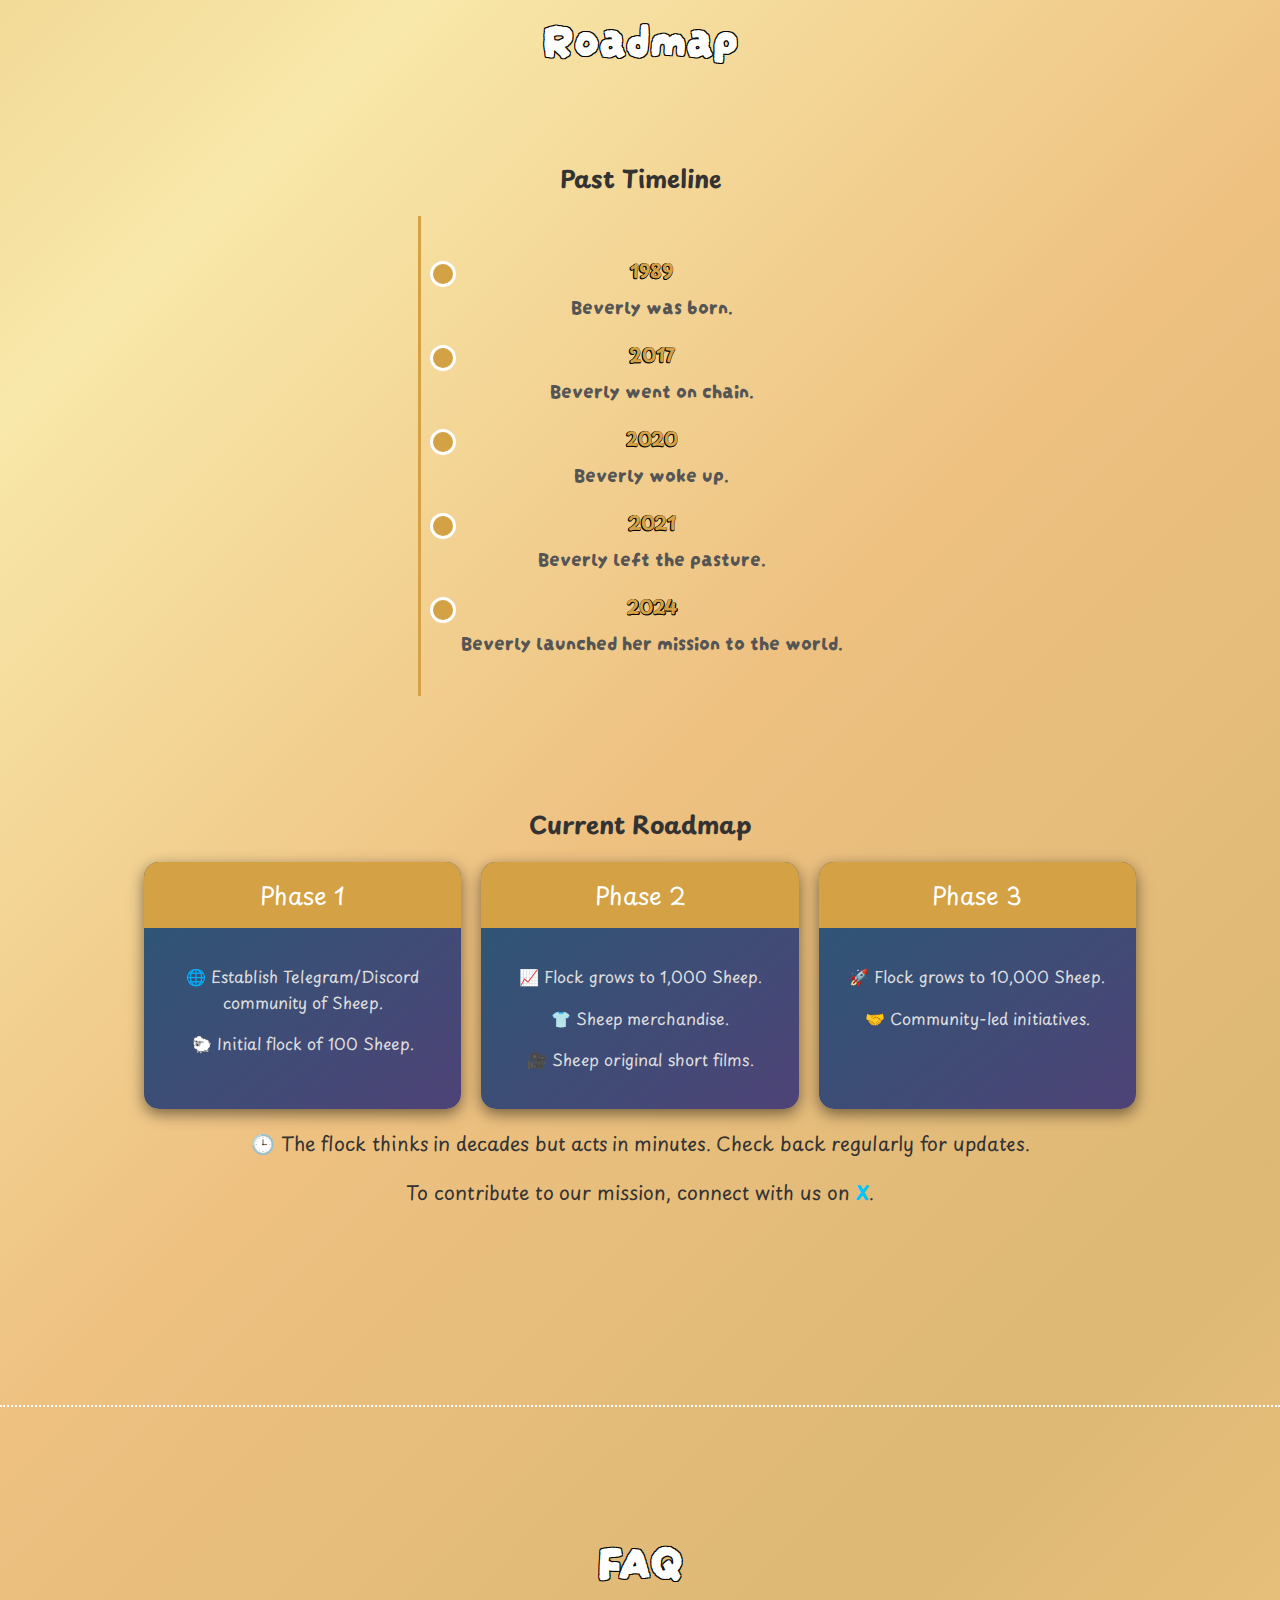
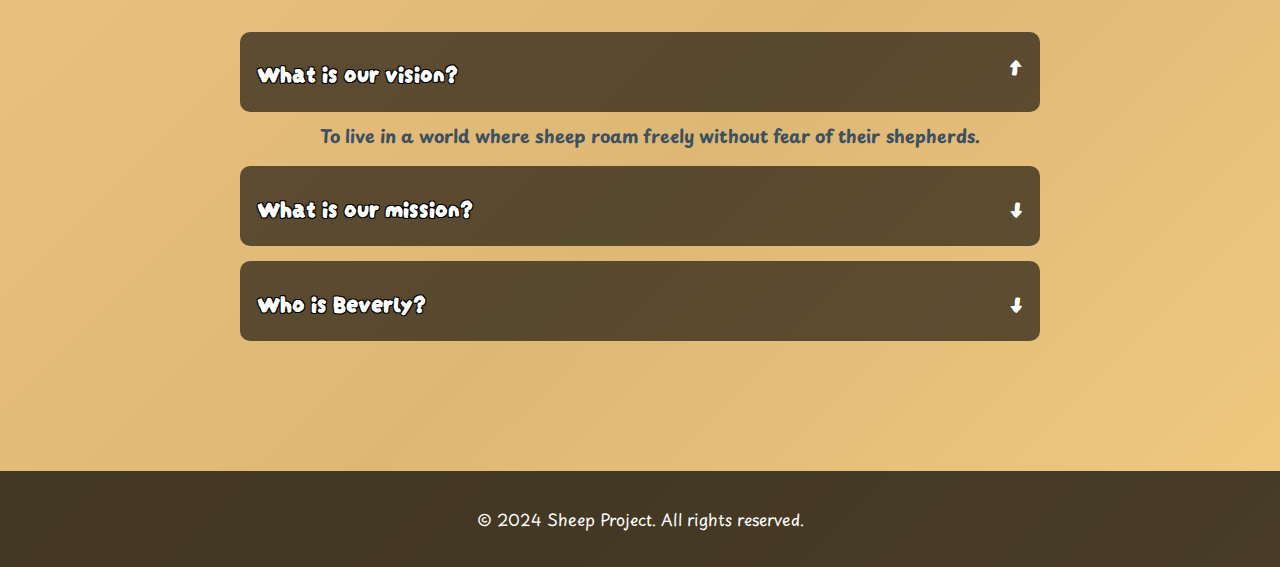
==== commit b099bf63: "Add files via upload" ====
--- a/index.html
+++ b/index.html
@@ -16,13 +16,8 @@
     </style>
 </head>
 <body>
+
 <div id="home"> <!-- Home Section -->
-  <!-- Home content here -->
-
-    <div class="header">
-        <h2>SHEEP</h2>
-        <p>Powered by Sui</p>
-    </div>
 
 <div class="nav">
     <a href="#home" class="nav-item">Home</a>
@@ -30,7 +25,6 @@
     <a href="about.html" class="nav-item">About</a>
     <a href="#roadmap" class="nav-item">Roadmap</a>
 </div>
-
 <div class="section" id="section1">
     <div class="sheep-wrapper">
         <div class="sheep-content">
@@ -42,6 +36,8 @@
     <div class="section-content">
         <p>We all are sheep.</p>
     </div>
+<div class="dotted-line"></div> <!-- First dotted line -->
+
 </div>
 
 <div id="tokenomics">
@@ -55,6 +51,7 @@
     </div>
 </div>
 
+<div class="dotted-line"></div> <!-- Second dotted line -->
 
 <div id="roadmap"> <!-- Roadmap Section -->
   <section class="roadmap-section">
@@ -123,12 +120,11 @@
       🕒 The flock thinks in decades but acts in minutes. Check back regularly for updates.
     </p>
     <p class="connect">
-      To contribute to our mission, connect with us on <a href="#" target="_blank">X</a>.
+      To contribute to our mission, connect with us on <a href="https://x.com" target="https://x.com">X</a>.
     </p>
   </section>
 
-
-
+  <div class="dotted-line"></div> <!-- Third dotted line -->
 
     <div class="section" id="section3">
     <h2 class="section-heading">FAQ</h2>
--- a/assets/css/style.css
+++ b/assets/css/style.css
@@ -29,45 +29,20 @@
     scroll-behavior: smooth;
 }
 
-.header {
-    text-align: center;
-    padding: 10px 10px; /* Reduce top and bottom padding */
-    display: flex;
-    flex-direction: column;
-    justify-content: center;
-    align-items: center;
-}
-
-.header h2 {
-    font-family: 'Darumadrop One', cursive;
-    font-size: 3rem;
-    color: white;
-    text-shadow: -1px -1px 0 black, 1px -1px 0 black, -1px 1px 0 black, 1px 1px 0 black;
-    margin: 0; /* Remove any default margin */
-}
-
-.header p {
-    font-size: 1rem;
-    color: #d4a144;
-    text-shadow: -1px -1px 0 black, 1px -1px 0 black, -1px 1px 0 black, 1px 1px 0 black;
-    margin: -15px 0; /* Decrease the margin between heading and paragraph */
-    font-family: 'Playpen Sans', Arial, sans-serif;
-}
-
-
-/* Existing styles remain unchanged */
+
 
 /* Navigation styling */
 .nav {
     display: flex;
-    justify-content: center;
+    justify-content: left;
     gap: 20px;
-    margin-top: 20px;
+    margin-top: 40px;
+    margin-left: 80px;
     flex-wrap: wrap;  /* Allow the items to wrap */
 }
 
 .nav-item {
-    font-size: 1rem;
+    font-size: 1.7rem;
     color: #fff;
     background-color: rgba(0, 0, 0, 0.7);
     padding: 10px 20px;
@@ -75,16 +50,27 @@
     box-shadow: 0px 4px 6px rgba(0, 0, 0, 0.3);
     text-align: center;
     cursor: pointer;
-}
-
-/* Mobile responsiveness: move 'roadmap' to a new line under other nav items */
+    text-decoration: none;  /* Removes underline */
+    transition: background-color 0.3s ease;
+}
+
+.nav-item:hover {
+    background-color: rgba(0, 0, 0, 0.9);
+}
+
 @media (max-width: 768px) {
     .nav {
         flex-direction: row;
-        justify-content: center;
-    }
-
-    /* Move 'Roadmap' to a new line */
+        justify-content: left;
+        margin: 20px 0px 0px 0px
+    }
+    
+    .nav-item {
+        font-size: 0.7rem;
+        padding: 10px 20px;
+        border-radius: 20px;
+    }
+
     .nav-item:nth-child(4) {
 
         text-align: center;     /* Center it */
@@ -95,6 +81,8 @@
 .section {
     text-align: center;
     padding: 5px 0px;
+    margin-top: 10vh;
+    margin-bottom: 10vh;
 }
 
 .sheep-wrapper {
@@ -113,7 +101,7 @@
 }
 
 .sheep-wrapper img {
-    max-width: 190px;
+    max-width: 250px;
     height: auto;
     transform: translateX(var(--sheep-offset, -50px)); /* Adjustable position */
     transition: transform 0.3s ease; /* Smooth movement */
@@ -121,7 +109,7 @@
 
 .sheep-wrapper h2 {
     font-family: 'Darumadrop One', cursive;
-    font-size: 6.5rem;
+    font-size: 12rem;
     color: white;
     text-shadow: -1px -1px 0 black, 1px -1px 0 black, -1px 1px 0 black, 1px 1px 0 black;
     transform: translateX(var(--sheep-offset, 50px)); /* Adjustable position */
@@ -129,34 +117,37 @@
 }
 
 .sheep-wrapper p {
-    font-size: 1.5rem;
+    font-family: 'Darumadrop One', cursive;
+    font-size: 4rem;
     color: #d4a144;
     text-shadow: -1px -1px 0 black, 1px -1px 0 black, -1px 1px 0 black, 1px 1px 0 black;
-    margin: -30px 0px 0px 100px;
-}
-
+    margin: -70px 0px 0px 100px;
+}
 
 .section-content p {
-    text-align: center;
-    font-size: 2rem;
+    font-family: 'Darumadrop One', cursive;
+    text-align: center;
+    font-size: 3rem;
     color: #ffffff;
     text-shadow: -1px -1px 0 black, 1px -1px 0 black, -1px 1px 0 black, 1px 1px 0 black;
-    margin-top: 5px; /* Decrease the margin between heading and paragraph */
-    font-family: 'Playpen Sans', Arial, sans-serif;
-}
-
-
+    margin-top: 25px; /* Decrease the margin between heading and paragraph */
+}
+
+
+/* Tokenomics Container */
 .tokenomics {
     text-align: center;
     max-width: 600px;
     margin: 0 auto;
-    padding: 40px 20px;
+    padding: 80px 20px;
     border-radius: 15px;
     background: rgba(0, 0, 0, 0.7);
+    border: 2px dashed #fff; /* Decorative border */
     color: white;
     box-shadow: 0 4px 6px rgba(0, 0, 0, 0.3);
-    border: 2px dashed #fff; /* Decorative border */
-}
+    font-family: 'Playpen Sans', Arial, sans-serif;
+}
+
 
 .tokenomics h2 {
     font-family: 'Darumadrop One', cursive;
@@ -264,46 +255,59 @@
     }
 
     .tokenomics {
-        padding: 20px 15px;
+        padding: 10px 10px;
+        margin: 0px auto;
         font-size: 1rem;
     }
 
     .sheep-wrapper {
         flex-direction: row; /* Ensures the layout stays horizontal */
+        margin: 50px;
         gap: 15px; /* Reduces space between text and image */
     }
 }
 
 /* Mobile-Specific Updates */
 @media (max-width: 480px) {
-    .sheep-wrapper {
-        flex-direction: column; /* Stack content vertically */
-        justify-content: center; /* Center align vertically */
-        align-items: center; /* Center align horizontally */
-        gap: 10px; /* Adjust spacing between elements */
-    }
-
-    .sheep-wrapper img, 
-    .sheep-wrapper p { 
-        display: none; /* Hide sheep.png and "Powered by SUI" */
+    .section-content p {
+        font-size: 2rem;
+    }
+
+    .tokenomics h2 {
+        font-size: 2rem;
+    }
+
+    .tokenomics p {
+        font-size: 1.2rem;
     }
 
     .sheep-wrapper h2 {
-        font-size: 5rem; /* Adjust size for $SHEEP */
-        margin: 0; /* Remove additional margin */
-        text-align: center; /* Center-align */
-        transform: translateX(var(--sheep-offset, -10px)); /* Adjustable position */
-        
+        font-family: 'Darumadrop One', cursive;
+        font-size: 5rem;
+        transform: translateX(var(--sheep-offset, 35px)); /* Adjustable position */
+    }
+
+    .sheep-wrapper p {
+    font-size: 1.2rem;
+    color: #d4a144;
+    text-shadow: -1px -1px 0 black, 1px -1px 0 black, -1px 1px 0 black, 1px 1px 0 black;
+    margin: -20px 0px 0px 90px;
+    }
+
+
+    .sheep-wrapper img {
+        max-width: 160px;
+        transform: translateX(var(--sheep-offset, -45px)); /* Adjustable position */
     }
 
     /* Reduce spacing between sections */
     .tokenomics {
-        margin-top: 10px; /* Decrease gap above tokenomics */
-        margin-bottom: 10px; /* Decrease gap below tokenomics */
+        margin: 10px 20px;
     }
 
     .section {
         padding: 0px 0px; /* Adjust padding for sections */
+        
     }
 }
 
@@ -332,29 +336,7 @@
     }
 
 
-.nav {
-    display: flex;
-    justify-content: center;
-    gap: 20px;
-    margin-top: 20px;
-}
-
-.nav-item {
-    font-size: 1rem;
-    color: #fff;
-    background-color: rgba(0, 0, 0, 0.7);
-    padding: 10px 20px;
-    border-radius: 20px;
-    box-shadow: 0px 4px 6px rgba(0, 0, 0, 0.3);
-    text-align: center;
-    cursor: pointer;
-    text-decoration: none;  /* Removes underline */
-    transition: background-color 0.3s ease;
-}
-
-.nav-item:hover {
-    background-color: rgba(0, 0, 0, 0.9);
-}
+
 
 }
 
@@ -368,18 +350,7 @@
     text-shadow: -1px -1px 0 black, 1px -1px 0 black, -1px 1px 0 black, 1px 1px 0 black;
 }
 
-/* Tokenomics Container */
-.tokenomics {
-    text-align: center;
-    max-width: 600px;
-    margin: 0 auto;
-    padding: 40px 20px;
-    border-radius: 15px;
-    background: rgba(0, 0, 0, 0.7);
-    color: white;
-    box-shadow: 0 4px 6px rgba(0, 0, 0, 0.3);
-    font-family: 'Playpen Sans', Arial, sans-serif;
-}
+
 
 /* Input Box */
 .input-wrapper {
@@ -581,9 +552,9 @@
 /* CSS for Top-Left Sheep Logo */
 .top-left-logo {
     position: absolute;
-    top: 5px; /* Adjust the spacing from the top */
-    left: 5px; /* Adjust the spacing from the left */
-    width: 100px; /* Set a consistent size for the logo */
+    top: 10px; /* Adjust the spacing from the top */
+    right: 10px; /* Adjust the spacing from the left */
+    width: 120px; /* Set a consistent size for the logo */
     height: auto; /* Maintain aspect ratio */
     z-index: 1000; /* Ensure it appears above other elements */
 }
@@ -591,21 +562,32 @@
 /* Mobile Optimization */
 @media (max-width: 768px) {
     .top-left-logo {
-        top: 15px; /* Reduce spacing for smaller screens */
-        left: 5px; /* Reduce spacing */
-        width: 800px; /* Adjust the size for tablets and smaller devices */
+        top: 20px; /* Reduce spacing for smaller screens */
+        right: 5px; /* Reduce spacing */
+        width: 80px; /* Adjust the size for tablets and smaller devices */
     }
 }
 
 @media (max-width: 480px) {
     .top-left-logo {
-        top: 25px; /* Further reduce spacing for very small devices */
-        left: 5px;
+        top: 15px; /* Further reduce spacing for very small devices */
+        right: 5px;
         width: 80px; /* Smaller*/
 
      }
 }
 
+
+/* Dotted Line Separator */
+.dotted-line {
+    width: 100%; /* Full screen width */
+    height: 20vh; /* Full screen height */
+    border-bottom: 2px dotted #fff; /* Dotted border at the bottom */
+    box-sizing: border-box;
+    margin: 0;
+}
+
+    
 
 
 
@@ -757,7 +739,7 @@
   }
   
   .phase-header {
-    background: #00c6ff;
+    background: #d4a144;
     color: white;
     font-size: 1.5rem;
     padding: 15px;
@@ -810,7 +792,7 @@
     margin: 0 auto;
     max-width: 600px;
     padding: 20px;
-    border-left: 3px solid #4caf50;
+    border-left: 3px solid #d4a144;
 }
 
 .timeline-item {
@@ -826,21 +808,22 @@
     top: 5px;
     width: 20px;
     height: 20px;
-    background: #4caf50;
+    background: #d4a144;
     border-radius: 50%;
     border: 3px solid #fff;
 }
 
 .timeline-date {
     font-weight: bold;
-    color: #4caf50;
+    color: #d4a144;
+    text-shadow: -0.5px -0.5px 0 black, 0.5px -0.5px 0 black, -0.5px 0.5px 0 black, 0.5px 0.5px 0 black;
     font-size: 1.2rem;
     margin-bottom: 5px;
 }
 
 .timeline-box {
-    font-family: 'Playpen Sans', sans-serif;
-    font-size: 1rem;
+    font-family: 'Darumadrop One', cursive;
+    font-size: 1.3rem;
     color: #555;
 }
 
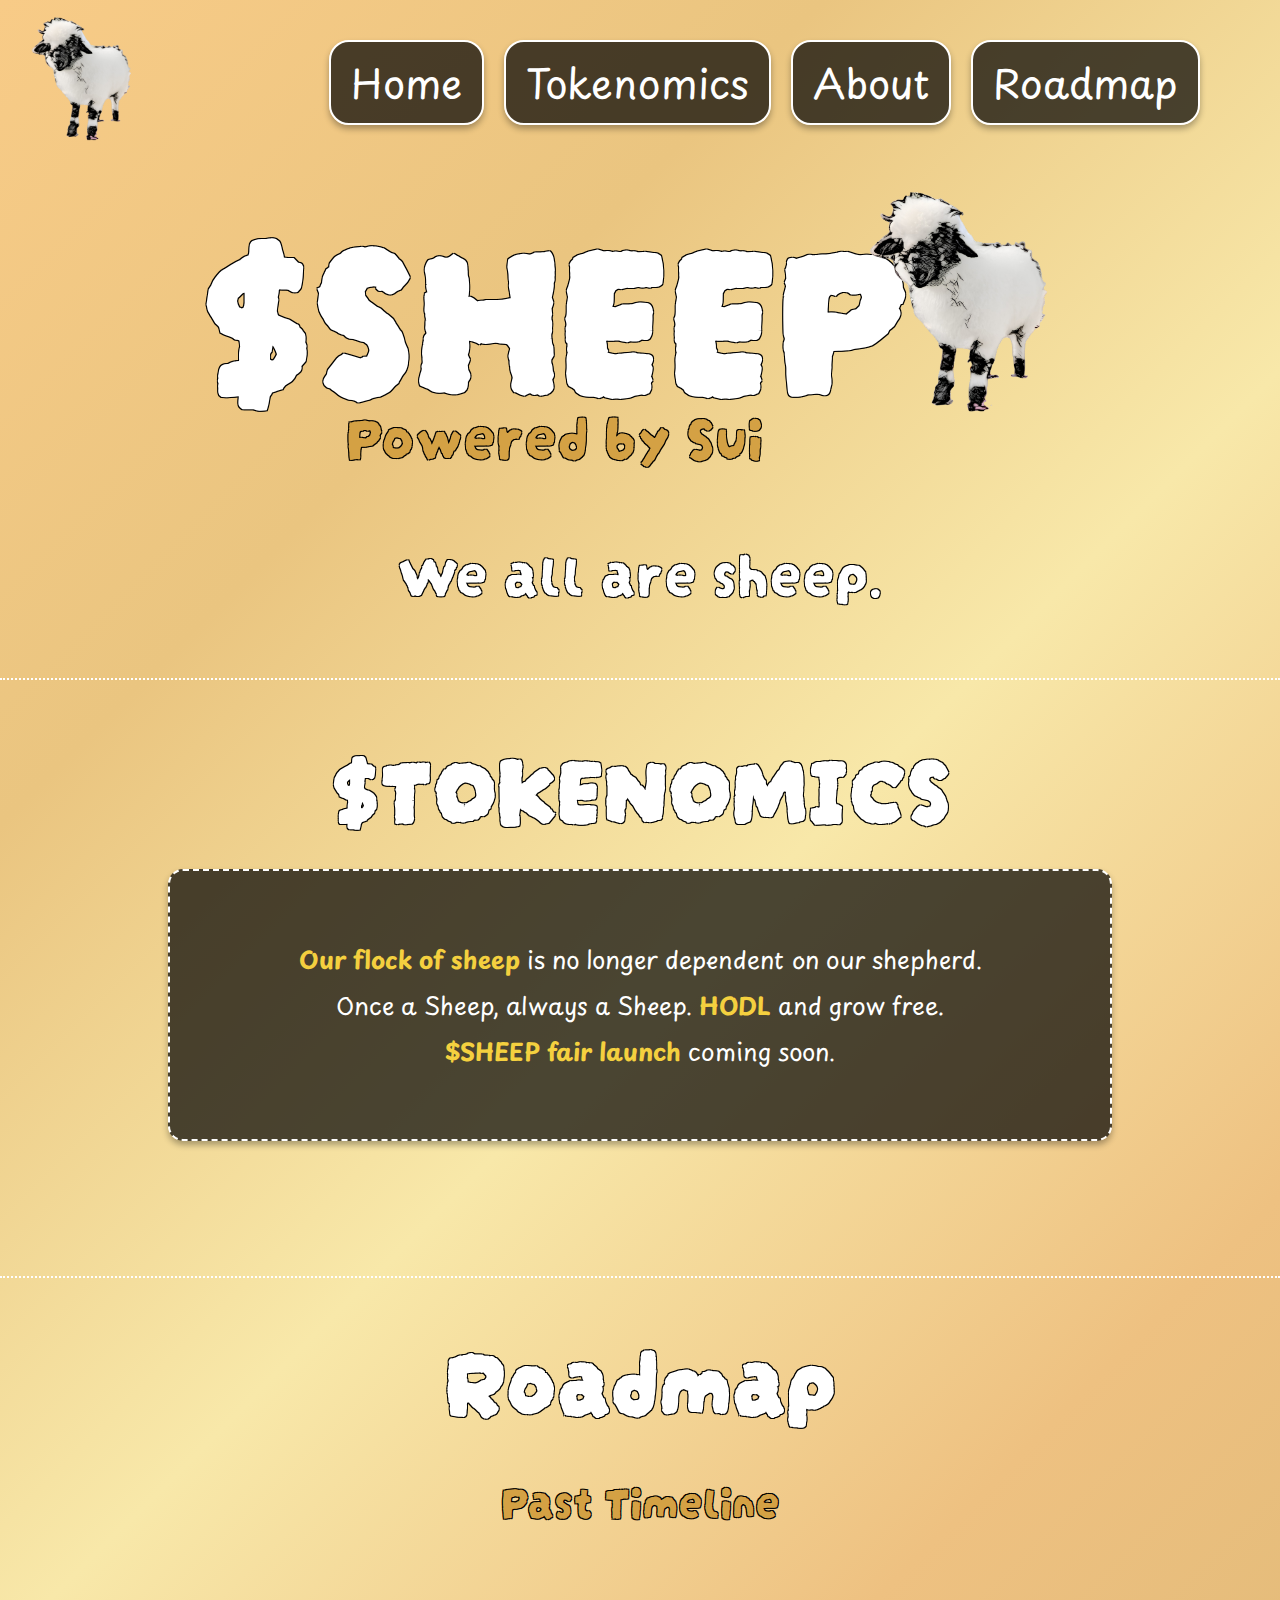
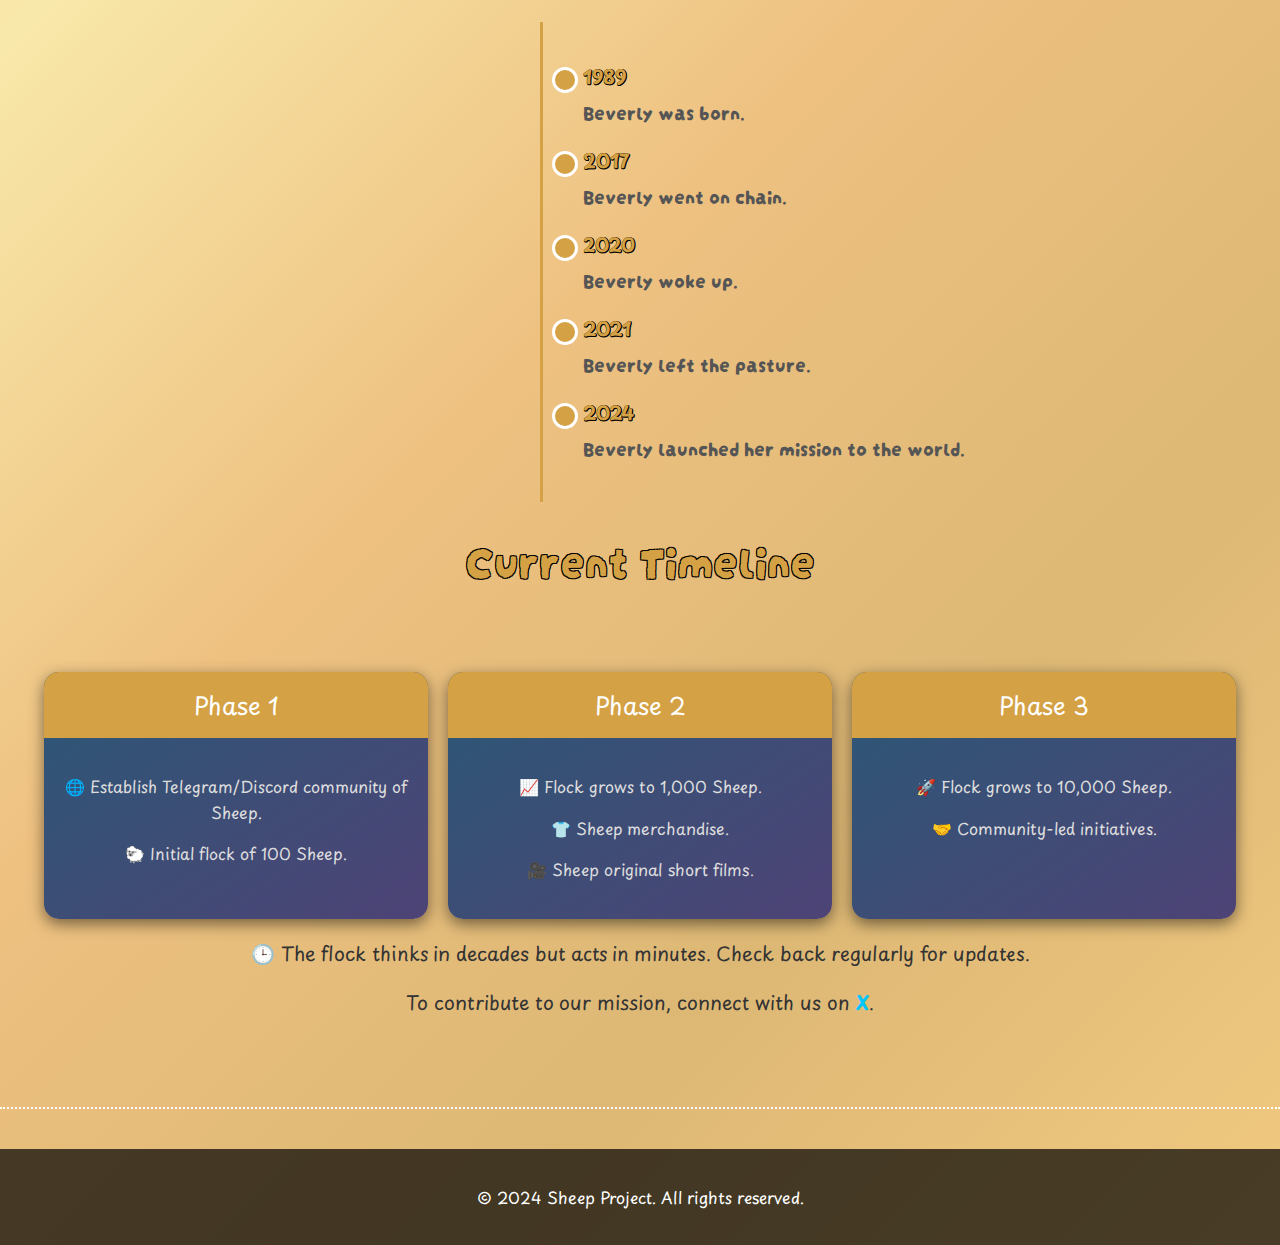
==== commit 8259d51b: "Add files via upload" ====
--- a/index.html
+++ b/index.html
@@ -3,164 +3,134 @@
 <head>
     <meta charset="UTF-8">
     <meta name="viewport" content="width=device-width, initial-scale=1.0">
+    <meta name="description" content="Join the $SHEEP community powered by Sui. A decentralized movement for freedom.">
     <link rel="icon" href="assets/images/favicon.ico" type="image/x-icon">
     <title>SHEEP</title>
-    <link rel="stylesheet" href="assets/css/style.css">
-    <header>
-        <img src="assets/images/sheep.png" alt="Sheep Logo" class="top-left-logo">
-    </header>
-
+    <link rel="stylesheet" href="assets/css/header.css">
+    <link rel="stylesheet" href="assets/css/section1.css">
+    <link rel="stylesheet" href="assets/css/section2.css">
+    <link rel="stylesheet" href="assets/css/section3.css">
     <style>
         @import url('https://fonts.googleapis.com/css2?family=Playpen+Sans:wght@100..800&display=swap');
         @import url('https://fonts.googleapis.com/css2?family=Darumadrop+One&display=swap');
     </style>
 </head>
 <body>
+    <!-- Header Section -->
+    <header>
+        <img src="assets/images/sheep.png" alt="Sheep Logo" class="top-left-logo">
+    </header>
+    <div class="header">
+        <h2>SHEEP</h2>
+        <p>Powered by Sui</p>
+    </div>
 
-<div id="home"> <!-- Home Section -->
+    <!-- Navigation Section -->
+    <nav class="nav" role="navigation" aria-label="Main Navigation">
+        <a href="#home" class="nav-item">Home</a>
+        <a href="#tokenomics" class="nav-item">Tokenomics</a>
+        <a href="about.html" class="nav-item">About</a>
+        <a href="#roadmap" class="nav-item">Roadmap</a>
+    </nav>
 
-<div class="nav">
-    <a href="#home" class="nav-item">Home</a>
-    <a href="#tokenomics" class="nav-item">Tokenomics</a>
-    <a href="about.html" class="nav-item">About</a>
-    <a href="#roadmap" class="nav-item">Roadmap</a>
-</div>
-<div class="section" id="section1">
-    <div class="sheep-wrapper">
-        <div class="sheep-content">
-            <h2>$SHEEP</h2>
-            <p>Powered by Sui</p>
+    <!-- Home Section -->
+    <section id="home">
+        <div class="section" id="section1">
+            <div class="sheep-wrapper">
+                <div class="sheep-content">
+                    <h2>$SHEEP</h2>
+                    <p>Powered by Sui</p>
+                </div>
+                <img src="assets/images/sheep.png" alt="Sheep">
+            </div>
+            <div class="section-content">
+                <p>We all are sheep.</p>
+            </div>
+            <div class="dotted-line"></div>
         </div>
-        <img src="assets/images/sheep.png" alt="Sheep">
-    </div>
-    <div class="section-content">
-        <p>We all are sheep.</p>
-    </div>
-<div class="dotted-line"></div> <!-- First dotted line -->
+    </section>
 
-</div>
+    <!-- Tokenomics Section -->
+    <section id="tokenomics">
+        <div class="section" id="section2">
+            <h2 class="section-heading">$TOKENOMICS</h2>
+            <div class="tokenomics">
+                <p><strong>Our flock of sheep</strong> is no longer dependent on our shepherd.</p>
+                <p>Once a Sheep, always a Sheep. <strong>HODL</strong> and grow free.</p>
+                <p><strong>$SHEEP fair launch</strong> coming soon.</p>
+            </div>
+            <div class="dotted-line"></div>
+        </div>
+    </section>
 
-<div id="tokenomics">
-    <div class="section" id="section2">
-        <h2 class="section-heading">$TOKENOMICS</h2>
-        <div class="tokenomics">
-            <p><strong>Our flock of sheep</strong> is no longer dependent on our shepherd.</p>
-            <p>Once a Sheep, always a Sheep. <strong>HODL</strong> and grow free.</p>
-            <p><strong>$SHEEP fair launch</strong> coming soon.</p>
-        </div>
-    </div>
-</div>
-
-<div class="dotted-line"></div> <!-- Second dotted line -->
-
-<div id="roadmap"> <!-- Roadmap Section -->
-  <section class="roadmap-section">
-    <h1 class="section-heading">Roadmap</h1>
-
-<div class="section" id="roadmap">
-    <h2>Past Timeline</h2>
-    <div class="roadmap">
-        <div class="timeline">
-            <div class="timeline-item">
-                <div class="timeline-date">1989</div>
-                <div class="timeline-box">Beverly was born.</div>
-            </div>
-            <div class="timeline-item">
-                <div class="timeline-date">2017</div>
-                <div class="timeline-box">Beverly went on chain.</div>
-            </div>
-            <div class="timeline-item">
-                <div class="timeline-date">2020</div>
-                <div class="timeline-box">Beverly woke up.</div>
-            </div>
-            <div class="timeline-item">
-                <div class="timeline-date">2021</div>
-                <div class="timeline-box">Beverly left the pasture.</div>
-            </div>
-            <div class="timeline-item">
-                <div class="timeline-date">2024</div>
-                <div class="timeline-box">Beverly launched her mission to the world.</div>
+    <!-- Roadmap Section -->
+    <section id="roadmap">
+        <h2 class="section-heading">Roadmap</h2>
+        <div class="sub-heading">Past Timeline</div>
+        <div class="roadmap">
+            <div class="timeline">
+                <div class="timeline-item">
+                    <div class="timeline-date">1989</div>
+                    <div class="timeline-box">Beverly was born.</div>
+                </div>
+                <div class="timeline-item">
+                    <div class="timeline-date">2017</div>
+                    <div class="timeline-box">Beverly went on chain.</div>
+                </div>
+                <div class="timeline-item">
+                    <div class="timeline-date">2020</div>
+                    <div class="timeline-box">Beverly woke up.</div>
+                </div>
+                <div class="timeline-item">
+                    <div class="timeline-date">2021</div>
+                    <div class="timeline-box">Beverly left the pasture.</div>
+                </div>
+                <div class="timeline-item">
+                    <div class="timeline-date">2024</div>
+                    <div class="timeline-box">Beverly launched her mission to the world.</div>
+                </div>
             </div>
         </div>
-    </div>
-</div>
 
-
-    <!-- Current Roadmap Section -->
-    <div class="roadmap">
-      <h2>Current Roadmap</h2>
-      <div class="phases">
-        <div class="phase">
-          <div class="phase-header">Phase 1</div>
-          <div class="phase-content">
-            <p>🌐 Establish Telegram/Discord community of Sheep.</p>
-            <p>🐑 Initial flock of 100 Sheep.</p>
-          </div>
-        </div>
-        <div class="phase">
-          <div class="phase-header">Phase 2</div>
-          <div class="phase-content">
-            <p>📈 Flock grows to 1,000 Sheep.</p>
-            <p>👕 Sheep merchandise.</p>
-            <p>🎥 Sheep original short films.</p>
-          </div>
-        </div>
-        <div class="phase">
-          <div class="phase-header">Phase 3</div>
-          <div class="phase-content">
-            <p>🚀 Flock grows to 10,000 Sheep.</p>
-            <p>🤝 Community-led initiatives.</p>
-          </div>
-        </div>
-      </div>
-    </div>
-    </div>
-    <!-- Closing Section -->
-    <p class="closing">
-      🕒 The flock thinks in decades but acts in minutes. Check back regularly for updates.
-    </p>
-    <p class="connect">
-      To contribute to our mission, connect with us on <a href="https://x.com" target="https://x.com">X</a>.
-    </p>
-  </section>
-
-  <div class="dotted-line"></div> <!-- Third dotted line -->
-
-    <div class="section" id="section3">
-    <h2 class="section-heading">FAQ</h2>
-        <div class="faq">
-            <div class="faq-item">
-                <div class="faq-question" onclick="toggleFAQ(0)">
-                    <h3>What is our vision?</h3>
-                    <span class="arrow">↓</span>
+        <div class="sub-heading">Current Timeline</div>
+        <div class="phases">
+            <div class="phase">
+                <div class="phase-header">Phase 1</div>
+                <div class="phase-content">
+                    <p>🌐 Establish Telegram/Discord community of Sheep.</p>
+                    <p>🐑 Initial flock of 100 Sheep.</p>
                 </div>
-                <p class="faq-answer">To live in a world where sheep roam freely without fear of their shepherds.</p>
             </div>
-
-            <div class="faq-item">
-                <div class="faq-question" onclick="toggleFAQ(1)">
-                    <h3>What is our mission?</h3>
-                    <span class="arrow">↓</span>
+            <div class="phase">
+                <div class="phase-header">Phase 2</div>
+                <div class="phase-content">
+                    <p>📈 Flock grows to 1,000 Sheep.</p>
+                    <p>👕 Sheep merchandise.</p>
+                    <p>🎥 Sheep original short films.</p>
                 </div>
-                <p class="faq-answer">To onboard 8 billion sheep to our cause. Only then will we be free.</p>
             </div>
-
-            <div class="faq-item">
-                <div class="faq-question" onclick="toggleFAQ(2)">
-                    <h3>Who is Beverly?</h3>
-                    <span class="arrow">↓</span>
+            <div class="phase">
+                <div class="phase-header">Phase 3</div>
+                <div class="phase-content">
+                    <p>🚀 Flock grows to 10,000 Sheep.</p>
+                    <p>🤝 Community-led initiatives.</p>
                 </div>
-                <p class="faq-answer">A deep thinking sheep, grazing one step ahead of the flock, protecting them from shepherds.</p>
             </div>
         </div>
-    </div>
 
+        <div class="text">
+            <p class="closing">🕒 The flock thinks in decades but acts in minutes. Check back regularly for updates.</p>
+            <p class="connect">To contribute to our mission, connect with us on <a href="https://x.com" target="_blank">X</a>.</p>
+        </div>
+        <div class="dotted-line"></div>
+    </section>
 
+    <!-- Footer -->
     <div class="footer">
         <p>© 2024 Sheep Project. All rights reserved.</p>
     </div>
 
-<script src="assets/js/script.js"></script>
+    <script src="assets/js/script.js"></script>
 </body>
 </html>
 
--- a/assets/css/header.css
+++ b/assets/css/header.css
@@ -0,0 +1,190 @@
+body {
+    margin: 0;
+    font-family: 'Playpen Sans', Arial, sans-serif;
+    background: linear-gradient(135deg, 
+        #f8cb87 0%, 
+        #eac580 10%, 
+        #f8e8a9 20%, 
+        #eec181 30%, 
+        #ddb875 40%, 
+        #f1c980 50%, 
+        #fad586 60%, 
+        #dab777 70%, 
+        #eec57f 80%, 
+        #f1c282 90%);
+    background-size: 200% 200%;
+    animation: gradientShift 4s ease infinite;
+    color: #333;
+    overflow-x: hidden; /* Prevent horizontal scroll */
+}
+
+/* Keyframe animation for smooth gradient transition */
+@keyframes gradientShift {
+    0% { background-position: 0% 50%; }
+    50% { background-position: 100% 50%; }
+    100% { background-position: 0% 50%; }
+}
+
+html {
+    scroll-behavior: smooth;
+}
+
+/* CSS for Top-Left Sheep Logo */
+.top-left-logo {
+    position: absolute;
+    top: 10px;
+    left: 10px;
+    width: 140px;
+    height: auto;
+    z-index: 1000;
+}
+
+@media (max-width: 768px) {
+    .top-left-logo {
+        top: 20px;
+        right: 5px;
+        width: 80px;
+    }
+}
+
+@media (max-width: 480px) {
+    .top-left-logo {
+        display: none;
+    }
+}
+
+/* Navigation styling */
+.nav {
+    display: flex;
+    justify-content: right;
+    gap: 20px;
+    margin-top: 40px;
+    margin-right: 80px;
+    flex-wrap: wrap;
+}
+
+.nav-item {
+    font-size: 2.5rem;
+    color: #fff;
+    background-color: rgba(0, 0, 0, 0.7);
+    border: 2px solid white;
+    padding: 10px 20px;
+    border-radius: 20px;
+    box-shadow: 0px 4px 6px rgba(0, 0, 0, 0.3);
+    text-align: center;
+    cursor: pointer;
+    text-decoration: none;
+    transition: background-color 0.3s ease;
+}
+
+.nav-item:hover {
+    background-color: rgba(0, 0, 0, 0.9);
+}
+
+@media (max-width: 768px) {
+    .nav {
+        justify-content: center;
+        margin: 40px 0px;
+    }
+    
+    .nav-item {
+        font-size: 1.2rem;
+        padding: 10px 20px;
+        border-radius: 20px;
+    }
+
+    .nav-item:nth-child(4) {
+        text-align: center;
+        margin-top: -5px;
+    }
+}
+
+@media (max-width: 480px) {
+    .nav {
+        justify-content: center;
+        margin: 0px;
+        margin-top: 40px;
+    }
+    
+    .nav-item {
+        font-size: 1rem;
+        padding: 10px 20px;
+        border-radius: 20px;
+    }
+
+    .nav-item:nth-child(4) {
+        text-align: center;
+        margin-top: -5px;
+    }
+}
+
+/* Section Heading */
+.section-heading {
+    font-family: 'Darumadrop One', cursive;
+    font-size: 6rem;
+    color: white;
+    text-align: center;
+    text-shadow: -1px -1px 0 black, 1px -1px 0 black, -1px 1px 0 black, 1px 1px 0 black;
+}
+
+/* Dotted Line Separator */
+.dotted-line {
+    width: 100%;
+    height: 0vh;
+    border-bottom: 2.5px dotted #fff;
+    box-sizing: border-box;
+    margin: 0 auto;
+}
+
+/* Default: Hide on larger screens */
+.header {
+    display: none;
+}
+
+@media (max-width: 768px) {
+    .header {
+        display: flex;
+        text-align: center;
+        padding: 10px 10px;
+        flex-direction: column;
+        justify-content: center;
+        align-items: center;
+    }
+
+    .header h2 {
+        font-family: 'Darumadrop One', cursive;
+        font-size: 2.5rem;
+        color: white;
+        text-shadow: -1px -1px 0 black, 1px -1px 0 black, -1px 1px 0 black, 1px 1px 0 black;
+        margin: 0;
+    }
+
+    .header p {
+        font-size: 0.9rem;
+        color: #d4a144;
+        text-shadow: -1px -1px 0 black, 1px -1px 0 black, -1px 1px 0 black, 1px 1px 0 black;
+        margin: -10px 0;
+        font-family: 'Playpen Sans', Arial, sans-serif;
+    }
+}
+
+@media (max-width: 480px) {
+    .header h2 {
+        font-size: 2rem;
+    }
+
+    .header p {
+        font-size: 0.8rem;
+    }
+}
+
+/* Footer */
+.footer {
+    text-align: center;
+    padding: 20px;
+    background-color: rgba(0, 0, 0, 0.7);
+    color: #fff;
+    font-size: 1rem;
+    margin-top: 40px;
+}
+
--- a/assets/css/section1.css
+++ b/assets/css/section1.css
@@ -0,0 +1,133 @@
+.section {
+    text-align: center;
+    padding: 5px 0px;
+}
+
+.sheep-wrapper {
+    display: flex;
+    align-items: center;
+    justify-content: center;
+    gap: 20px; /* Adds space between text and image */
+    text-align: center;
+}
+
+.sheep-content {
+    display: flex;
+    flex-direction: column;
+    justify-content: center;
+    align-items: center;
+}
+
+.sheep-wrapper img {
+    max-width: 250px;
+    height: auto;
+    transform: translateX(var(--sheep-offset, -50px)); /* Adjustable position */
+    transition: transform 0.3s ease; /* Smooth movement */
+}
+
+.sheep-wrapper h2 {
+    font-family: 'Darumadrop One', cursive;
+    font-size: 14rem;
+    color: white;
+    text-shadow: -1px -1px 0 black, 1px -1px 0 black, -1px 1px 0 black, 1px 1px 0 black;
+    transform: translateX(var(--sheep-offset, 50px)); /* Adjustable position */
+    margin: 0;
+}
+
+.sheep-wrapper p {
+    font-family: 'Darumadrop One', cursive;
+    font-size: 4rem;
+    color: #d4a144;
+    text-shadow: -1px -1px 0 black, 1px -1px 0 black, -1px 1px 0 black, 1px 1px 0 black;
+    margin: -70px 0px 0px 100px;
+}
+
+.section-content p {
+    font-family: 'Darumadrop One', cursive;
+    text-align: center;
+    font-size: 4rem;
+    color: #ffffff;
+    text-shadow: -1px -1px 0 black, 1px -1px 0 black, -1px 1px 0 black, 1px 1px 0 black;
+    margin-top: 45px;
+}
+
+/* Mobile Optimizations */
+@media (max-width: 768px) {
+    .header h2 {
+        font-size: 3rem;
+    }
+
+    .header p {
+        font-size: 1.8rem;
+    }
+
+    .section-content p {
+        font-size: 1.8rem;
+    }
+
+    .tokenomics {
+        padding: 10px 10px;
+        margin: 0px auto;
+        font-size: 1rem;
+    }
+
+    .sheep-wrapper {
+        flex-direction: row; /* Ensures the layout stays horizontal */
+        margin: 50px;
+        gap: 15px; /* Reduces space between text and image */
+    }
+}
+
+/* Mobile-Specific Updates */
+@media (max-width: 480px) {
+    .header h2 {
+        font-size: 3.5rem;
+    }
+
+    .header p {
+        font-size: 1rem;
+    }
+
+    .section-content p {
+        font-size: 2rem;
+        margin-bottom: -50px;
+    }
+
+    .tokenomics h2 {
+        font-size: 2rem;
+    }
+
+    .tokenomics p {
+        margin: 10px;
+        font-size: 1.2rem;
+    }
+
+    .sheep-wrapper h2 {
+        font-family: 'Darumadrop One', cursive;
+        font-size: 5rem;
+        transform: translateX(var(--sheep-offset, 35px)); /* Adjustable position */
+    }
+
+    .sheep-wrapper p {
+        font-size: 1.2rem;
+        color: #d4a144;
+        text-shadow: -1px -1px 0 black, 1px -1px 0 black, -1px 1px 0 black, 1px 1px 0 black;
+        margin: -20px 0px 0px 90px;
+    }
+
+    .sheep-wrapper img {
+        max-width: 160px;
+        transform: translateX(var(--sheep-offset, -45px)); /* Adjustable position */
+    }
+
+    /* Reduce spacing between sections */
+    .tokenomics {
+        margin: 10px 20px;
+    }
+
+    .section {
+        padding: 0px 0px; /* Adjust padding for sections */
+        margin-bottom: -50px;
+    }
+}
+
--- a/assets/css/section2.css
+++ b/assets/css/section2.css
@@ -0,0 +1,185 @@
+/* Centering for "Value in Dollars" Section */
+.tokenomics h3, .tokenomics .value-output {
+    text-align: center;
+    display: block;
+}
+
+body .value-output {
+    font-size: 5rem;
+    /* Other styles */
+}
+
+/* Tokenomics Container */
+.tokenomics {
+    text-align: center;
+    max-width: 900px;
+    margin: 0 auto;
+    margin-bottom: 15vh;
+    padding: 60px 20px;
+    border-radius: 15px;
+    background: rgba(0, 0, 0, 0.7);
+    border: 2px dashed #fff; /* Decorative border */
+    color: white;
+    box-shadow: 0 4px 6px rgba(0, 0, 0, 0.3);
+    font-family: 'Playpen Sans', Arial, sans-serif;
+}
+
+.tokenomics h2 {
+    font-family: 'Darumadrop One', cursive;
+    font-size: 2rem;
+    margin-bottom: 1rem;
+    text-align: center;
+}
+
+.tokenomics p {
+    margin: 10px 0;
+    font-size: 1.5rem;
+    text-align: center;
+}
+
+.tokenomics strong {
+    color: #f4d03f;
+}
+
+/* Input Box */
+.input-wrapper {
+    display: flex;
+    justify-content: center;
+    align-items: center;
+    margin: 20px 0;
+}
+
+/* Input Box Styling with Underline */
+.input-box {
+    display: flex;
+    align-items: center;
+    gap: 10px;
+    padding: 10px 15px;
+    background: rgba(255, 255, 255, 0.1);
+    border-radius: 10px;
+    font-size: 1.2rem;
+    color: white;
+    position: relative;
+}
+
+/* Input Text Field */
+input[type="text"] {
+    border: none;
+    outline: none;
+    background: transparent;
+    color: white;
+    font-family: 'Darumadrop One', cursive; /* Match font for $SHEEP */
+    font-size: 1.2rem;
+    text-align: center;
+    width: 150px; /* Adjust width for visible underline */
+    border-bottom: 2px solid white; /* Adds underline */
+    padding: 5px 0;
+}
+
+input[type="text"]::placeholder {
+    color: white;
+    opacity: 0.5;
+}
+
+/* Adjustments for Span Text */
+.input-box span {
+    font-family: 'Darumadrop One', cursive;
+    color: white;
+    font-size: 1.2rem;
+    text-transform: uppercase;
+}
+
+.value-output {
+    font-family: 'Darumadrop One', cursive;
+    font-size: 5rem; /* Large font size */
+    color: #0df288; /* Green highlight */
+    -webkit-text-stroke: 2px black;
+    margin: 30px 0;
+    text-align: center;
+    display: inline-block;
+    line-height: 1;
+    max-width: 100%; /* Ensure the value doesn't overflow the screen */
+    word-wrap: break-word; /* Allows long values to wrap to next line */
+    white-space: normal;
+    overflow-wrap: break-word;
+}
+
+@media (max-width: 768px) {
+    .value-output {
+        max-width: 100%;
+    }
+}
+
+@media (max-width: 480px) {
+    .value-output {
+        max-width: 100%;
+        white-space: normal;
+    }
+}
+
+/* FAQ Section */
+.faq {
+    padding: 30px;
+    max-width: 800px;
+    margin: 0 auto;
+}
+
+.faq-item {
+    margin-bottom: 20px;
+}
+
+.faq-question {
+    cursor: pointer;
+    display: flex;
+    justify-content: space-between;
+    align-items: center;
+    padding: 15px;
+    background: rgba(0, 0, 0, 0.6);
+    border-radius: 10px;
+    color: white;
+    font-family: 'Darumadrop One', cursive;
+    font-size: 2.5rem;
+    margin-bottom: 10px;
+    transition: background 0.3s ease;
+    border: 2px solid transparent;
+}
+
+.faq-question:hover {
+    background: rgba(0, 0, 0, 0.8);
+    border-color: #d4a144; /* Highlight border */
+}
+
+.faq-answer {
+    display: none;
+    margin-top: 10px;
+    padding-left: 20px;
+    font-size: 1.1rem;
+    font-family: 'Playpen Sans', Arial, sans-serif;
+    font-weight: bold;
+    color: #3D5060;
+    opacity: 0;
+    transition: opacity 0.5s ease-out;
+}
+
+.arrow {
+    font-size: 2rem;
+    transition: transform 0.3s ease;
+}
+
+.arrow.open {
+    transform: rotate(180deg);
+}
+
+.faq-answer.open {
+    display: block;
+    opacity: 1;
+}
+
+.faq-question h3 {
+    font-family: 'Darumadrop One', cursive;
+    font-size: 1.5rem;
+    color: white;
+    text-shadow: -1px -1px 0 black, 1px -1px 0 black, -1px 1px 0 black, 1px 1px 0 black;
+    margin: 0;
+}
+
--- a/assets/css/section3.css
+++ b/assets/css/section3.css
@@ -0,0 +1,328 @@
+h1, h2 {
+    text-align: center;
+    margin: 20px 0;
+}
+
+.title {
+    font-size: 3.5rem;
+    color: #00c6ff;
+    text-shadow: 0 4px 8px rgba(0, 198, 255, 0.5);
+    margin-bottom: 40px;
+}
+
+/* Timeline Styles */
+.timeline {
+    margin: 50px auto;
+    padding: 20px;
+    max-width: 1200px;
+}
+
+.timeline-wrapper {
+    position: relative;
+    display: flex;
+    flex-direction: column;
+    align-items: center;
+    padding: 20px 0;
+}
+
+.timeline-wrapper::before {
+    content: '';
+    position: absolute;
+    top: 0;
+    bottom: 0;
+    left: 50%;
+    width: 4px;
+    background: linear-gradient(to bottom, #007bff, #00c6ff);
+    transform: translateX(-50%);
+    z-index: 1;
+}
+
+.timeline-event {
+    position: relative;
+    display: flex;
+    justify-content: flex-end;
+    align-items: center;
+    margin: 30px 0;
+    width: 90%;
+}
+
+.timeline-event:nth-child(odd) {
+    justify-content: flex-start;
+}
+
+.timeline-content {
+    background: #1e2a38;
+    padding: 15px 25px;
+    border-radius: 10px;
+    box-shadow: 0 5px 15px rgba(0, 0, 0, 0.3);
+    color: #ddd;
+    max-width: 400px;
+    z-index: 2;
+    text-align: center;
+    font-size: 1rem;
+    line-height: 1.5;
+    transition: transform 0.3s, box-shadow 0.3s;
+}
+
+.timeline-content h3 {
+    margin: 0 0 10px;
+    font-size: 1.5rem;
+    color: #00c6ff;
+}
+
+.timeline-content:hover {
+    transform: scale(1.05);
+    box-shadow: 0 10px 25px rgba(0, 198, 255, 0.5);
+}
+
+.timeline-dot {
+    position: absolute;
+    top: 50%;
+    left: 50%;
+    width: 20px;
+    height: 20px;
+    background: radial-gradient(circle, #007bff, #00c6ff);
+    border-radius: 50%;
+    z-index: 3;
+    transform: translate(-50%, -50%);
+    box-shadow: 0 0 10px rgba(0, 198, 255, 0.5);
+}
+
+/* Responsive Design */
+@media (max-width: 768px) {
+    .timeline-wrapper::before {
+        left: 20px;
+    }
+
+    .timeline-event {
+        justify-content: flex-start;
+        padding-left: 40px;
+    }
+
+    .timeline-content {
+        margin-left: 50px;
+        max-width: 80%;
+    }
+
+    .timeline-dot {
+        left: 20px;
+    }
+}
+
+.roadmap {
+    padding: 10px;
+    padding-left: 50vh;
+    margin: 10px auto;
+    width: 50%;
+}
+
+.phases {
+    display: flex;
+    flex-wrap: wrap;
+    gap: 20px;
+    justify-content: center;
+}
+
+.phase {
+    flex: 1;
+    min-width: 250px;
+    max-width: 30%;
+    background: linear-gradient(to bottom right, #2b5876, #4e4376);
+    border-radius: 15px;
+    box-shadow: 0 5px 15px rgba(0, 0, 0, 0.5);
+    text-align: center;
+    transition: transform 0.3s, box-shadow 0.3s;
+}
+
+.phase:hover {
+    transform: translateY(-10px);
+    box-shadow: 0 15px 50px rgba(0, 0, 0, 0.7);
+}
+
+.phase-header {
+    background: #d4a144;
+    color: white;
+    font-size: 1.5rem;
+    padding: 15px;
+    border-top-left-radius: 15px;
+    border-top-right-radius: 15px;
+}
+
+.phase-content {
+    padding: 20px;
+    font-size: 1rem;
+    color: #ddd;
+    line-height: 1.6;
+}
+
+/* Closing Section */
+.closing, .connect {
+    text-align: center;
+    font-size: 1.2rem;
+    margin: 20px 0;
+}
+
+.connect a {
+    color: #00c6ff;
+    text-decoration: none;
+    font-weight: bold;
+}
+
+.connect a:hover {
+    text-decoration: underline;
+}
+
+.timeline {
+    position: relative;
+    margin: 0 auto;
+    max-width: 600px;
+    padding: 20px;
+    border-left: 3px solid #d4a144;
+}
+
+.timeline-item {
+    margin: 20px 0;
+    padding-left: 20px;
+    position: relative;
+}
+
+.timeline-item::before {
+    content: '';
+    position: absolute;
+    left: -11px;
+    top: 5px;
+    width: 20px;
+    height: 20px;
+    background: #d4a144;
+    border-radius: 50%;
+    border: 3px solid #fff;
+}
+
+.timeline-date {
+    font-weight: bold;
+    color: #d4a144;
+    text-shadow: -0.5px -0.5px 0 black, 0.5px -0.5px 0 black, -0.5px 0.5px 0 black, 0.5px 0.5px 0 black;
+    font-size: 1.2rem;
+    margin-bottom: 5px;
+}
+
+.timeline-box {
+    font-family: 'Darumadrop One', cursive;
+    font-size: 1.3rem;
+    color: #555;
+}
+
+.sub-heading {
+    text-align: center;
+    font-family: 'Darumadrop One', cursive;
+    font-size: 3rem;
+    color: #d4a144;
+    text-shadow: -1px -1px 0 black, 1px -1px 0 black, -1px 1px 0 black, 1px 1px 0 black;
+    margin: 0;
+    margin-bottom: 80px;
+}
+
+/* Additional Info Styling */
+.info {
+    font-size: 1rem;
+    color: #bbb;
+    margin-top: 20px;
+    line-height: 1.4;
+}
+
+/* About Section */
+#about-section {
+    max-width: 1000px;
+    margin: 40px auto;
+    padding: 30px;
+    background: rgba(0, 0, 0, 0.7);
+    color: #fff;
+    border-radius: 15px;
+    border: 2px dashed #fff;
+    box-shadow: 0 4px 10px rgba(0, 0, 0, 0.6);
+    line-height: 1.7;
+}
+
+.about-heading {
+    font-family: 'Darumadrop One', cursive;
+    font-size: 3rem;
+    color: #fff;
+    text-align: center;
+    margin-bottom: 25px;
+    text-shadow: -1px -1px 0 black, 1px -1px 0 black, -1px 1px 0 black, 1px 1px 0 black;
+}
+
+.about-content {
+    font-family: 'Playpen Sans', Arial, sans-serif;
+    font-size: 1.15rem;
+    line-height: 1.8;
+    color: #f7f7f7;
+    text-align: justify;
+}
+
+.about-body {
+    margin-top: 25px;
+}
+
+.body-text {
+    margin-bottom: 20px;
+    color: #f7f7f7;
+    font-size: 1.2rem;
+    line-height: 1.7;
+    text-align: justify;
+}
+
+.intro-text {
+    font-family: 'Playpen Sans', Arial, sans-serif;
+    font-size: 1.4rem;
+    color: #d4a144;
+    font-weight: bold;
+    margin-bottom: 25px;
+    text-align: center;
+    line-height: 1.6;
+}
+
+/* Animations */
+@keyframes fadeIn {
+    0% { opacity: 0; }
+    100% { opacity: 1; }
+}
+
+.about-content p {
+    animation: fadeIn 1s ease-in-out;
+}
+
+
+/* Mobile Optimization */
+@media (max-width: 768px) {
+    #about-section {
+        padding: 30px 15px;
+        font-size: 1rem;
+    }
+
+    #about-section .about-heading {
+        font-size: 2rem;
+    }
+
+    #about-section .about-content {
+        font-size: 1rem;
+    }
+}
+
+@media (max-width: 480px) {
+    #about-section {
+        padding: 20px 10px;
+    }
+
+    #about-section .about-heading {
+        font-size: 1.8rem;
+    }
+
+    #about-section .about-content {
+        font-size: 1.1rem;
+    }
+}
+
+.text{
+    margin-bottom:10vh;
+}
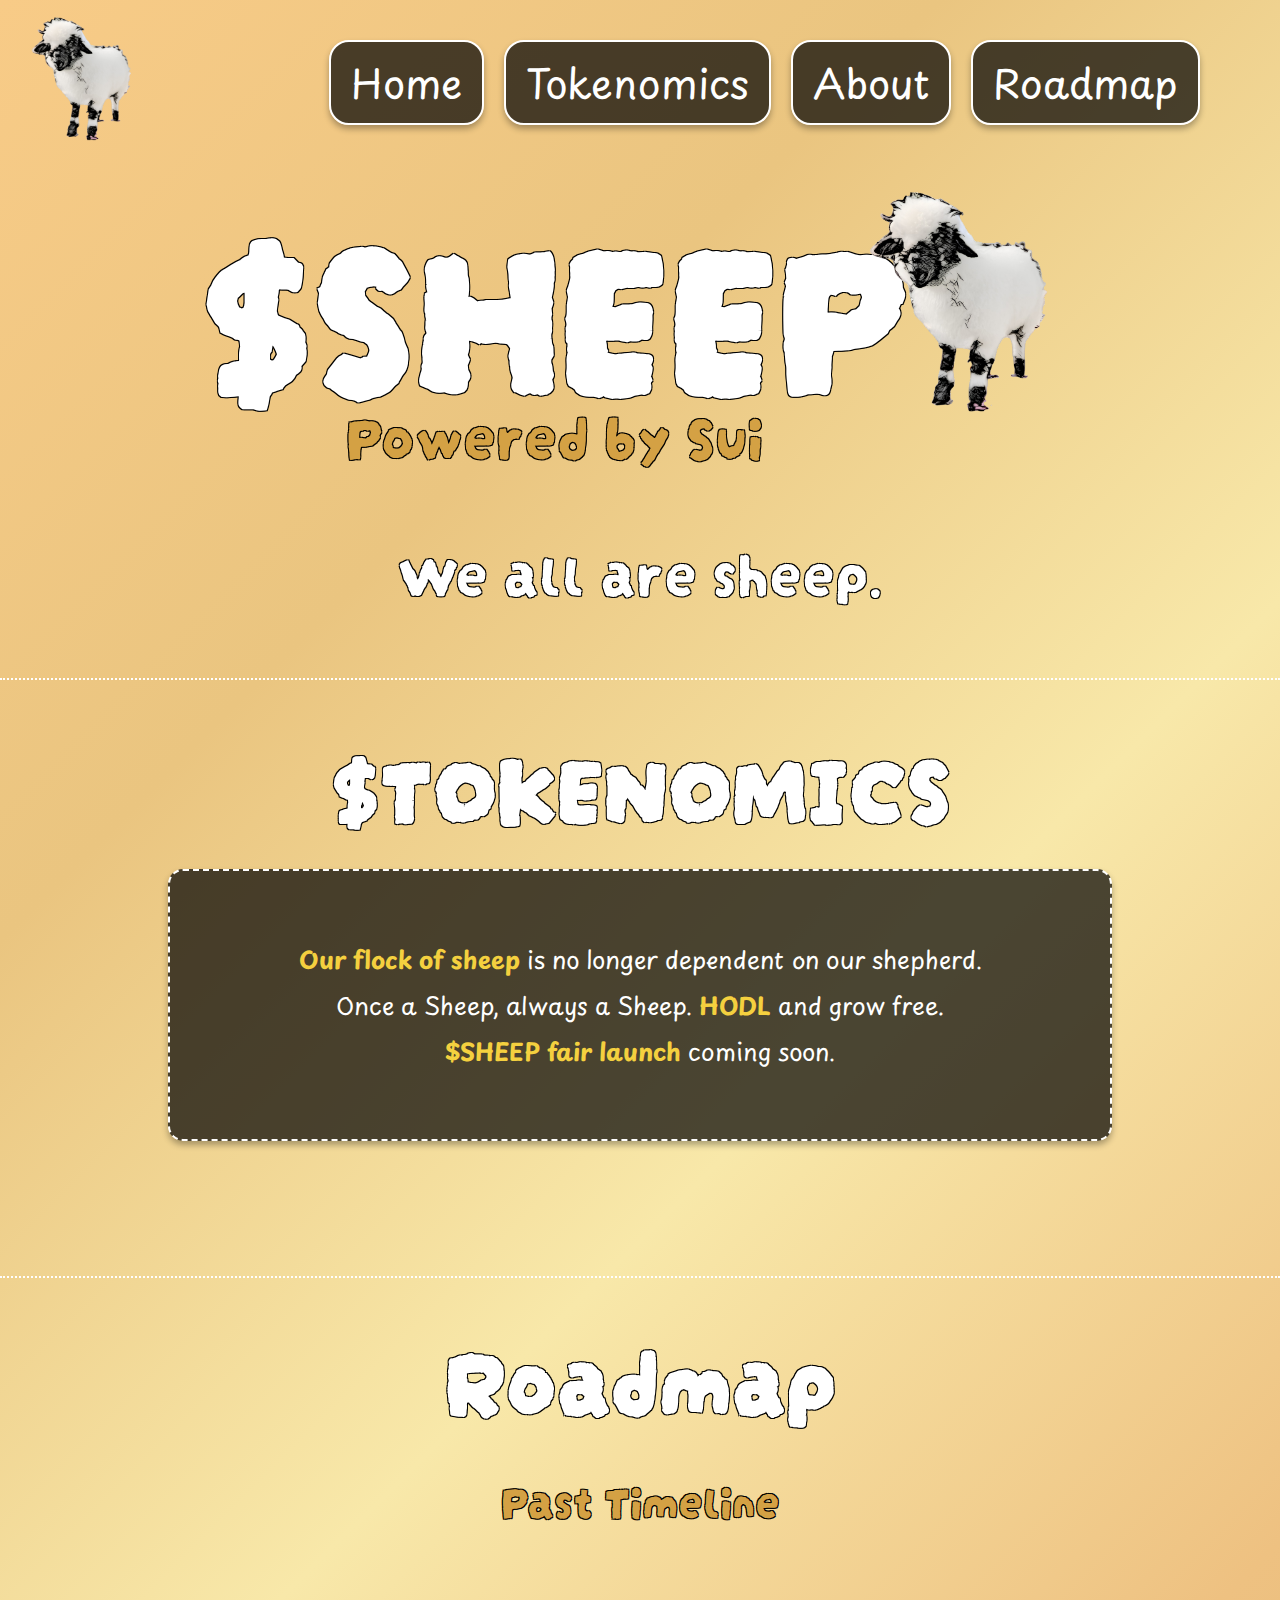
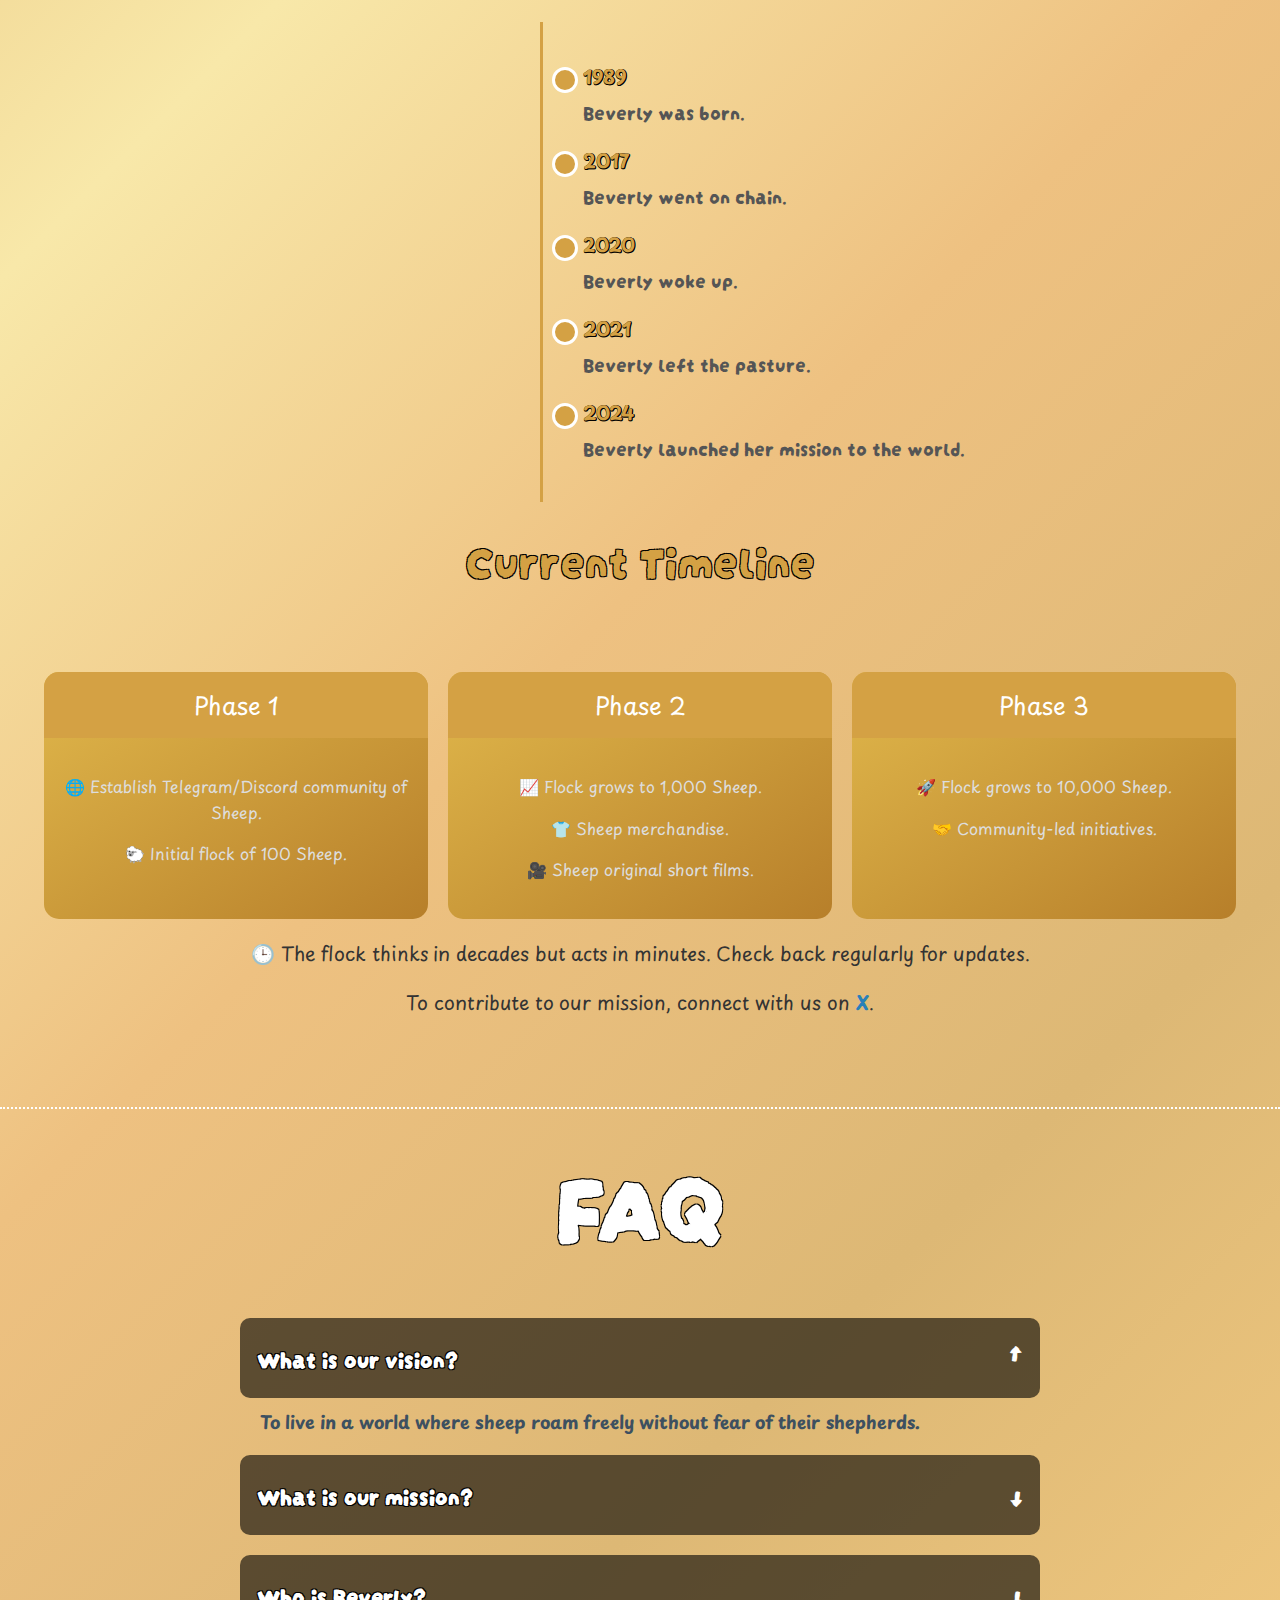
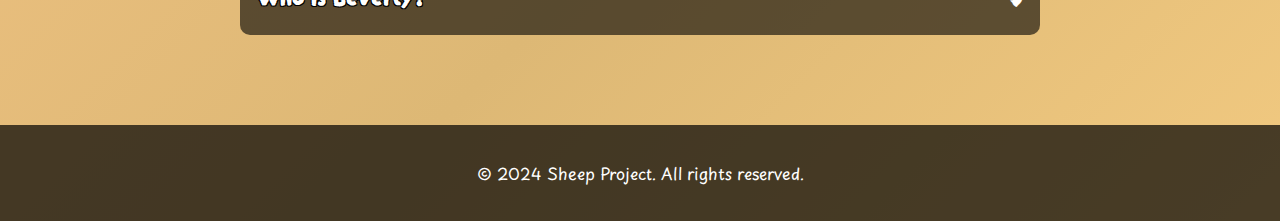
==== commit 682e01d6: "Add files via upload" ====
--- a/index.html
+++ b/index.html
@@ -125,6 +125,34 @@
         <div class="dotted-line"></div>
     </section>
 
+    <!-- FAQ Section -->
+    <section id="faq">
+        <h2 class="section-heading">FAQ</h2>
+        <div class="faq">
+            <div class="faq-item">
+                <div class="faq-question" onclick="toggleFAQ(0)">
+                    <h3>What is our vision?</h3>
+                    <span class="arrow">↓</span>
+                </div>
+                <p class="faq-answer">To live in a world where sheep roam freely without fear of their shepherds.</p>
+            </div>
+            <div class="faq-item">
+                <div class="faq-question" onclick="toggleFAQ(1)">
+                    <h3>What is our mission?</h3>
+                    <span class="arrow">↓</span>
+                </div>
+                <p class="faq-answer">To onboard 8 billion sheep to our cause. Only then will we be free.</p>
+            </div>
+            <div class="faq-item">
+                <div class="faq-question" onclick="toggleFAQ(2)">
+                    <h3>Who is Beverly?</h3>
+                    <span class="arrow">↓</span>
+                </div>
+                <p class="faq-answer">A deep thinking sheep, grazing one step ahead of the flock, protecting them from shepherds.</p>
+            </div>
+        </div>
+    </section>
+
     <!-- Footer -->
     <div class="footer">
         <p>© 2024 Sheep Project. All rights reserved.</p>
--- a/assets/css/header.css
+++ b/assets/css/header.css
@@ -176,6 +176,11 @@
     .header p {
         font-size: 0.8rem;
     }
+
+    .section-heading {
+        font-size: 3rem;
+    }
+
 }
 
 /* Footer */
--- a/assets/css/section3.css
+++ b/assets/css/section3.css
@@ -32,7 +32,6 @@
     bottom: 0;
     left: 50%;
     width: 4px;
-    background: linear-gradient(to bottom, #007bff, #00c6ff);
     transform: translateX(-50%);
     z-index: 1;
 }
@@ -51,7 +50,7 @@
 }
 
 .timeline-content {
-    background: #1e2a38;
+    background: #e0b74b;
     padding: 15px 25px;
     border-radius: 10px;
     box-shadow: 0 5px 15px rgba(0, 0, 0, 0.3);
@@ -67,7 +66,7 @@
 .timeline-content h3 {
     margin: 0 0 10px;
     font-size: 1.5rem;
-    color: #00c6ff;
+    color: #e0b74b;
 }
 
 .timeline-content:hover {
@@ -127,20 +126,15 @@
     flex: 1;
     min-width: 250px;
     max-width: 30%;
-    background: linear-gradient(to bottom right, #2b5876, #4e4376);
+    background: linear-gradient(to bottom right, #e0b74b, #b77f2a); /* Phase box color */
     border-radius: 15px;
-    box-shadow: 0 5px 15px rgba(0, 0, 0, 0.5);
-    text-align: center;
-    transition: transform 0.3s, box-shadow 0.3s;
-}
-
-.phase:hover {
-    transform: translateY(-10px);
-    box-shadow: 0 15px 50px rgba(0, 0, 0, 0.7);
+    box-shadow: none; /* Removed box-shadow */
+    text-align: center;
+    transition: transform 0.5s, box-shadow 0.5s;
 }
 
 .phase-header {
-    background: #d4a144;
+    background: #d4a144; /* Same color for header to match phase */
     color: white;
     font-size: 1.5rem;
     padding: 15px;
@@ -163,7 +157,7 @@
 }
 
 .connect a {
-    color: #00c6ff;
+    color: #2980b9;
     text-decoration: none;
     font-weight: bold;
 }
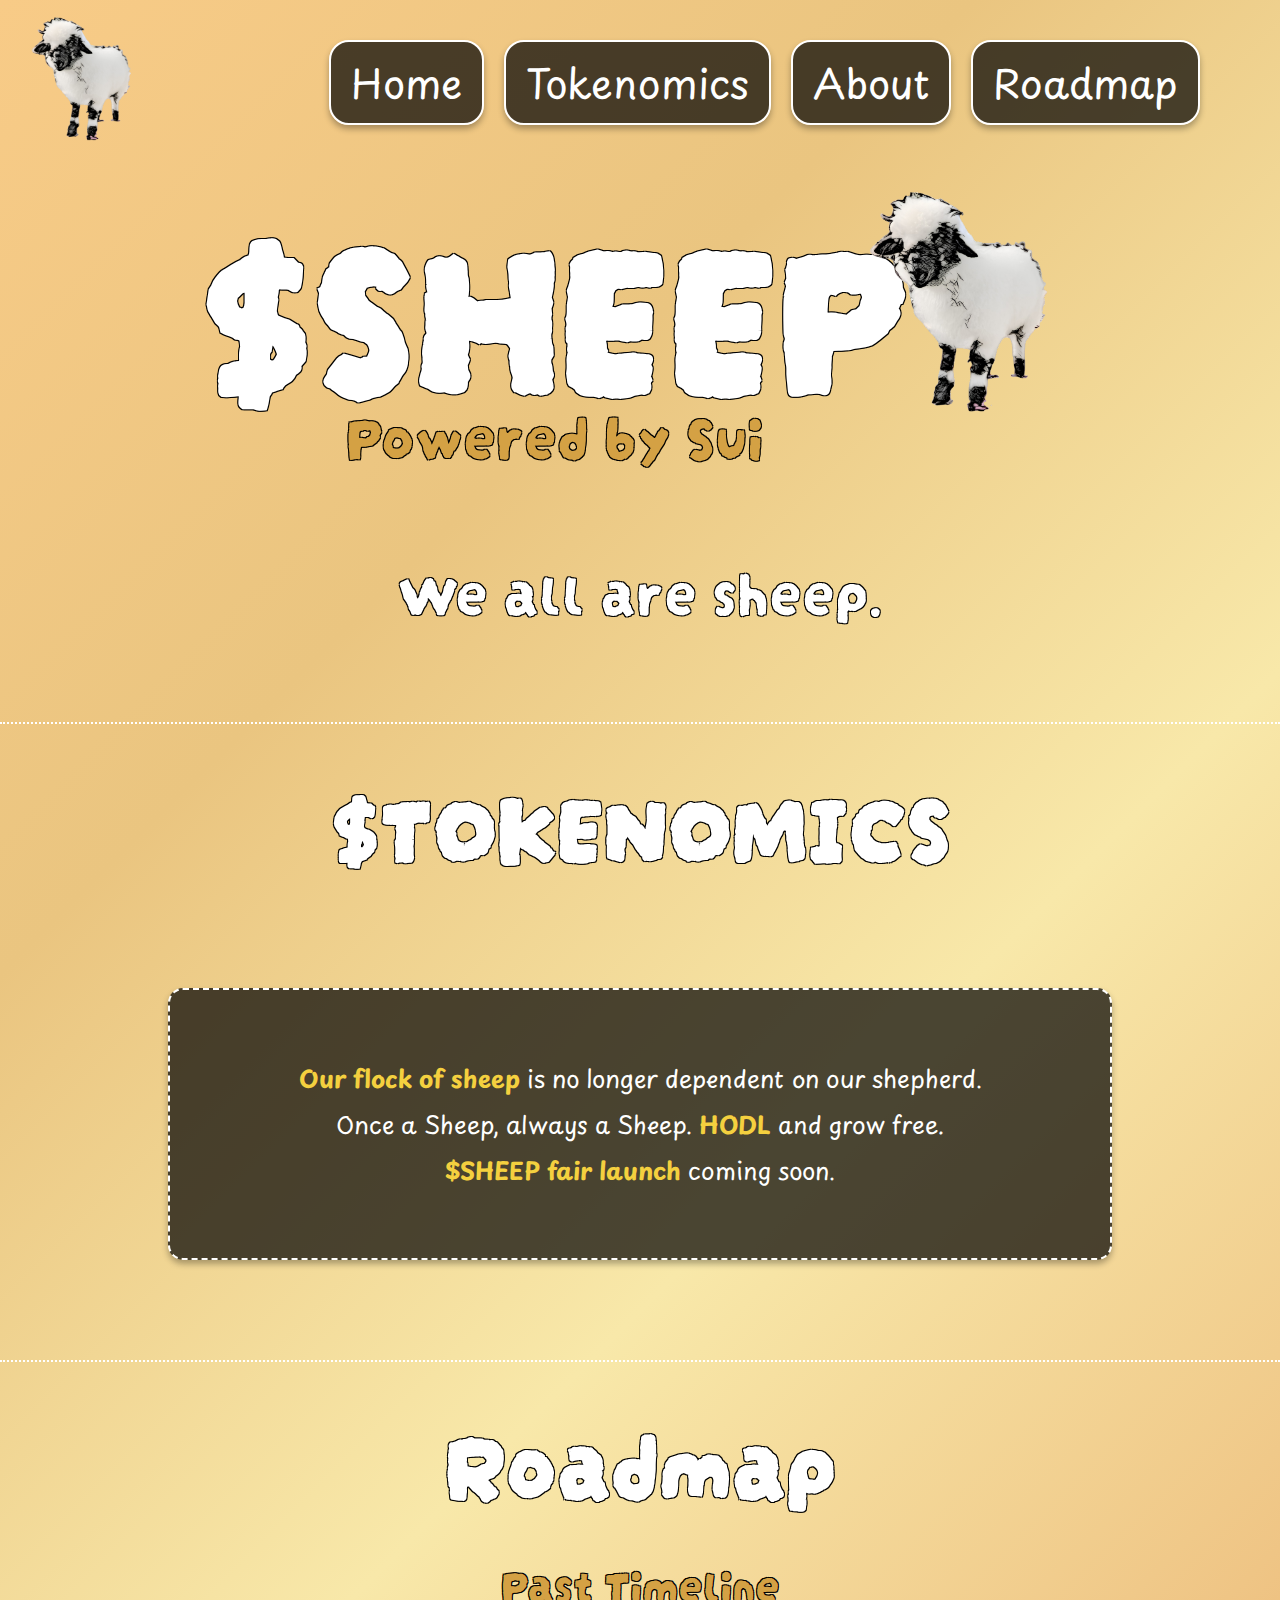
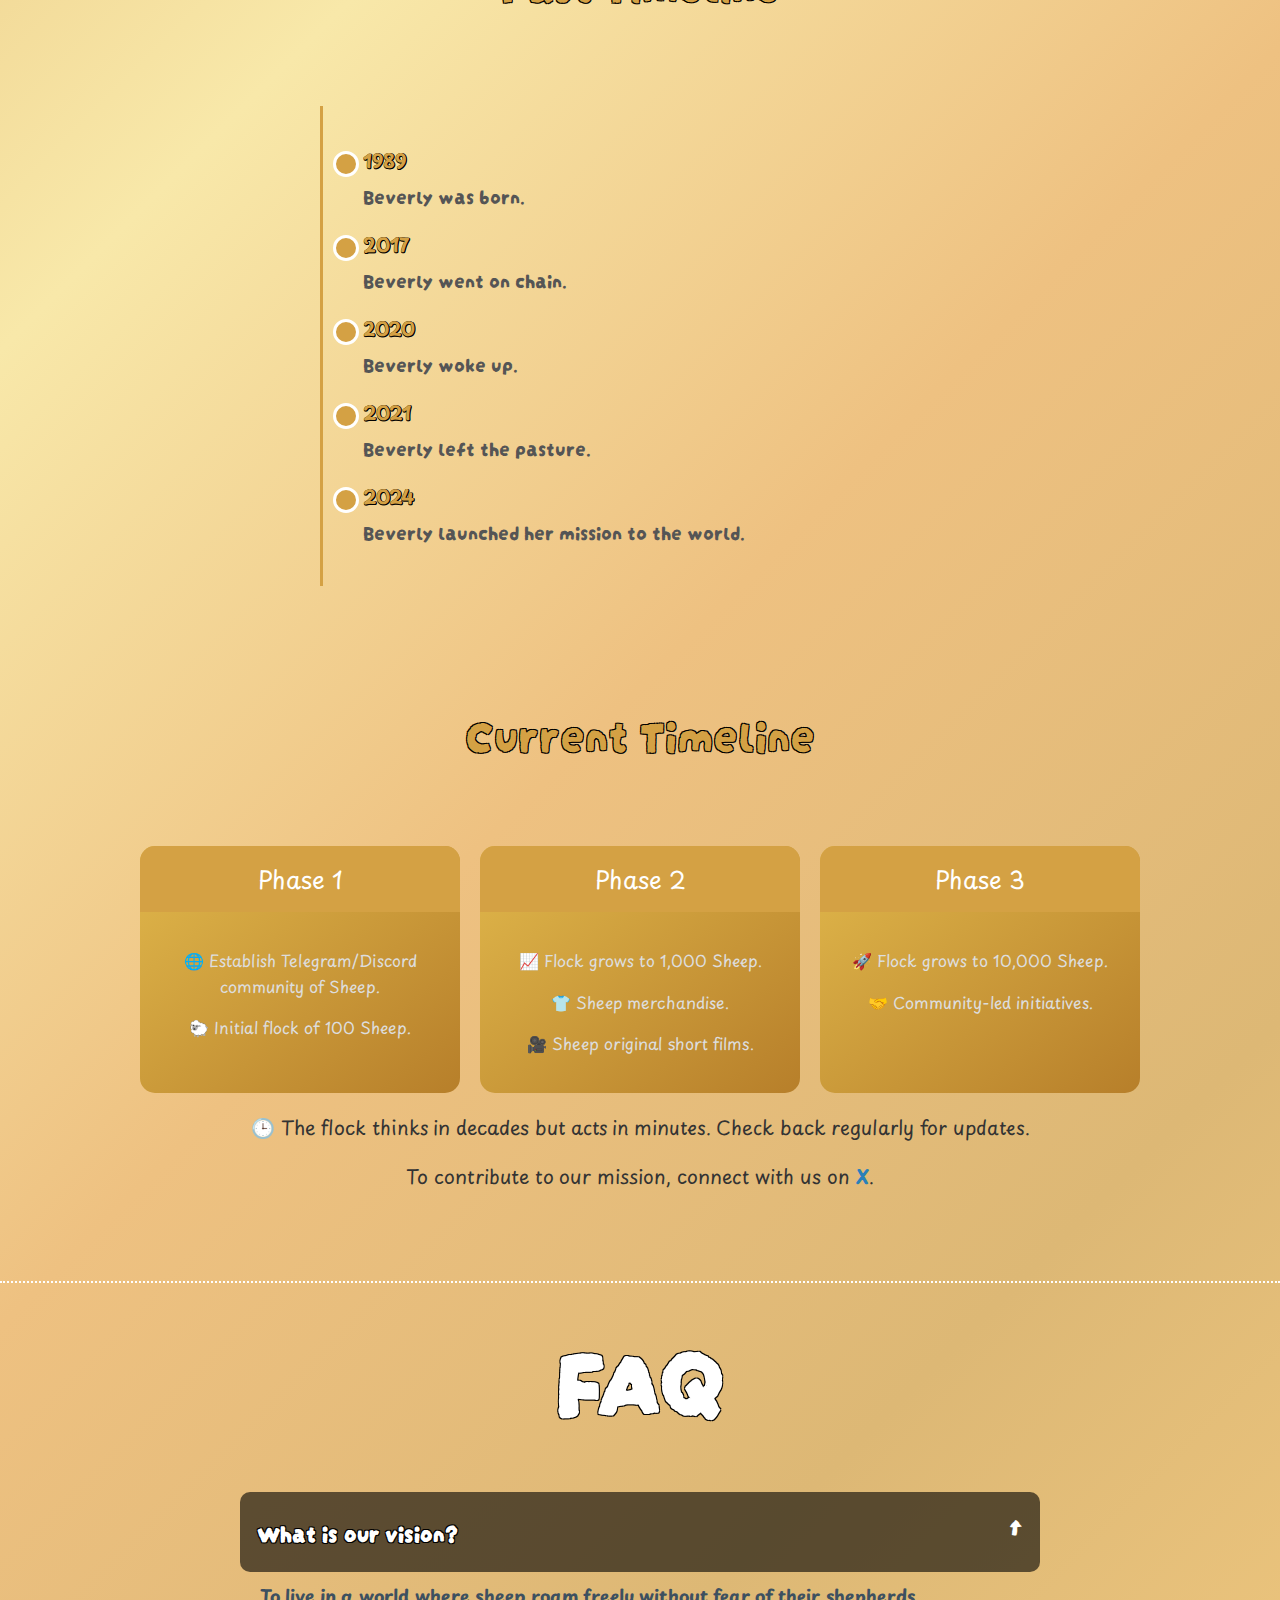
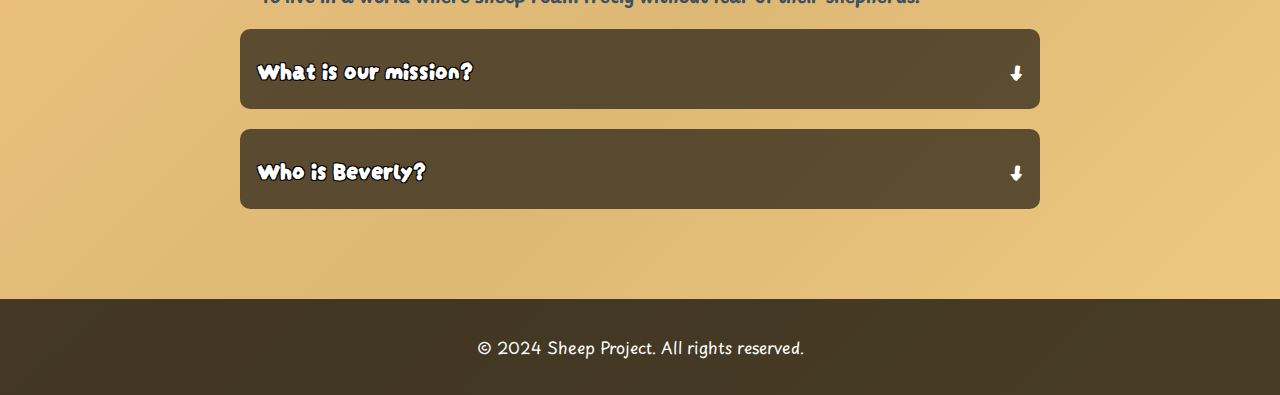
==== commit 5e6c3203: "Add files via upload" ====
--- a/index.html
+++ b/index.html
@@ -3,7 +3,7 @@
 <head>
     <meta charset="UTF-8">
     <meta name="viewport" content="width=device-width, initial-scale=1.0">
-    <meta name="description" content="Join the $SHEEP community powered by Sui. A decentralized movement for freedom.">
+    <meta name="description" content="Join the $SHEEP community powered by Sui. We all are sheep.">
     <link rel="icon" href="assets/images/favicon.ico" type="image/x-icon">
     <title>SHEEP</title>
     <link rel="stylesheet" href="assets/css/header.css">
@@ -18,6 +18,7 @@
 <body>
     <!-- Header Section -->
     <header>
+
         <img src="assets/images/sheep.png" alt="Sheep Logo" class="top-left-logo">
     </header>
     <div class="header">
@@ -46,10 +47,10 @@
             <div class="section-content">
                 <p>We all are sheep.</p>
             </div>
-            <div class="dotted-line"></div>
+
         </div>
     </section>
-
+            <div class="dotted-line"></div>
     <!-- Tokenomics Section -->
     <section id="tokenomics">
         <div class="section" id="section2">
--- a/assets/css/header.css
+++ b/assets/css/header.css
@@ -18,13 +18,6 @@
     overflow-x: hidden; /* Prevent horizontal scroll */
 }
 
-/* Keyframe animation for smooth gradient transition */
-@keyframes gradientShift {
-    0% { background-position: 0% 50%; }
-    50% { background-position: 100% 50%; }
-    100% { background-position: 0% 50%; }
-}
-
 html {
     scroll-behavior: smooth;
 }
@@ -130,11 +123,12 @@
 /* Dotted Line Separator */
 .dotted-line {
     width: 100%;
-    height: 0vh;
+    height: 0;
     border-bottom: 2.5px dotted #fff;
     box-sizing: border-box;
-    margin: 0 auto;
-}
+    margin: 20px 0 0 0; /* 20px space above the line, no space below */
+}
+
 
 /* Default: Hide on larger screens */
 .header {
@@ -166,9 +160,21 @@
         margin: -10px 0;
         font-family: 'Playpen Sans', Arial, sans-serif;
     }
+
+.dotted-line {
+    margin: 30% 0; /* 20px space above the line, no space below */
+}
+    .sub-heading{
+        font-size: 0.5rem;
+    }
+
 }
 
 @media (max-width: 480px) {
+.dotted-line {
+    margin: 30% 0; /* 20px space above the line, no space below */
+}
+
     .header h2 {
         font-size: 2rem;
     }
@@ -178,7 +184,11 @@
     }
 
     .section-heading {
-        font-size: 3rem;
+        font-size: 3.5rem;
+    }
+    
+    .sub-heading{
+        font-size: 1.2rem;
     }
 
 }
--- a/assets/css/section1.css
+++ b/assets/css/section1.css
@@ -48,7 +48,6 @@
     font-size: 4rem;
     color: #ffffff;
     text-shadow: -1px -1px 0 black, 1px -1px 0 black, -1px 1px 0 black, 1px 1px 0 black;
-    margin-top: 45px;
 }
 
 /* Mobile Optimizations */
@@ -63,6 +62,7 @@
 
     .section-content p {
         font-size: 1.8rem;
+        margin-bottom: 20px;
     }
 
     .tokenomics {
@@ -90,7 +90,7 @@
 
     .section-content p {
         font-size: 2rem;
-        margin-bottom: -50px;
+        margin-bottom: 20px;
     }
 
     .tokenomics h2 {
--- a/assets/css/section2.css
+++ b/assets/css/section2.css
@@ -13,8 +13,7 @@
 .tokenomics {
     text-align: center;
     max-width: 900px;
-    margin: 0 auto;
-    margin-bottom: 15vh;
+    margin: 100px auto;
     padding: 60px 20px;
     border-radius: 15px;
     background: rgba(0, 0, 0, 0.7);
--- a/assets/css/section3.css
+++ b/assets/css/section3.css
@@ -3,17 +3,10 @@
     margin: 20px 0;
 }
 
-.title {
-    font-size: 3.5rem;
-    color: #00c6ff;
-    text-shadow: 0 4px 8px rgba(0, 198, 255, 0.5);
-    margin-bottom: 40px;
-}
 
 /* Timeline Styles */
 .timeline {
-    margin: 50px auto;
-    padding: 20px;
+    margin: 0px auto;
     max-width: 1200px;
 }
 
@@ -22,7 +15,7 @@
     display: flex;
     flex-direction: column;
     align-items: center;
-    padding: 20px 0;
+    padding: 0px;
 }
 
 .timeline-wrapper::before {
@@ -64,7 +57,7 @@
 }
 
 .timeline-content h3 {
-    margin: 0 0 10px;
+    margin: 0px;
     font-size: 1.5rem;
     color: #e0b74b;
 }
@@ -87,35 +80,47 @@
     box-shadow: 0 0 10px rgba(0, 198, 255, 0.5);
 }
 
-/* Responsive Design */
 @media (max-width: 768px) {
+    .timeline {
+        max-width: 90%;
+    }
+
     .timeline-wrapper::before {
-        left: 20px;
-    }
-
-    .timeline-event {
-        justify-content: flex-start;
-        padding-left: 40px;
+        left: 50%;
+        transform: translateX(-50%);
+    }
+
+    .timeline-event,
+    .timeline-event:nth-child(odd) {
+        justify-content: center;
+        padding-left: 0;
+        width: 100%;
+        flex-direction: column; /* Stack content vertically */
+        align-items: center;
     }
 
     .timeline-content {
-        margin-left: 50px;
+        margin: 0 auto;
         max-width: 80%;
+        text-align: center;
     }
 
     .timeline-dot {
-        left: 20px;
-    }
-}
+        left: 50%;
+        transform: translateX(-50%);
+    }
+}
+
 
 .roadmap {
     padding: 10px;
-    padding-left: 50vh;
-    margin: 10px auto;
+    margin: 0px auto;
+    margin-bottom: 100px;
     width: 50%;
 }
 
 .phases {
+    margin: 0px auto;
     display: flex;
     flex-wrap: wrap;
     gap: 20px;
@@ -125,7 +130,7 @@
 .phase {
     flex: 1;
     min-width: 250px;
-    max-width: 30%;
+    max-width: 25%;
     background: linear-gradient(to bottom right, #e0b74b, #b77f2a); /* Phase box color */
     border-radius: 15px;
     box-shadow: none; /* Removed box-shadow */
@@ -183,7 +188,7 @@
 .timeline-item::before {
     content: '';
     position: absolute;
-    left: -11px;
+    left: -10px;
     top: 5px;
     width: 20px;
     height: 20px;
